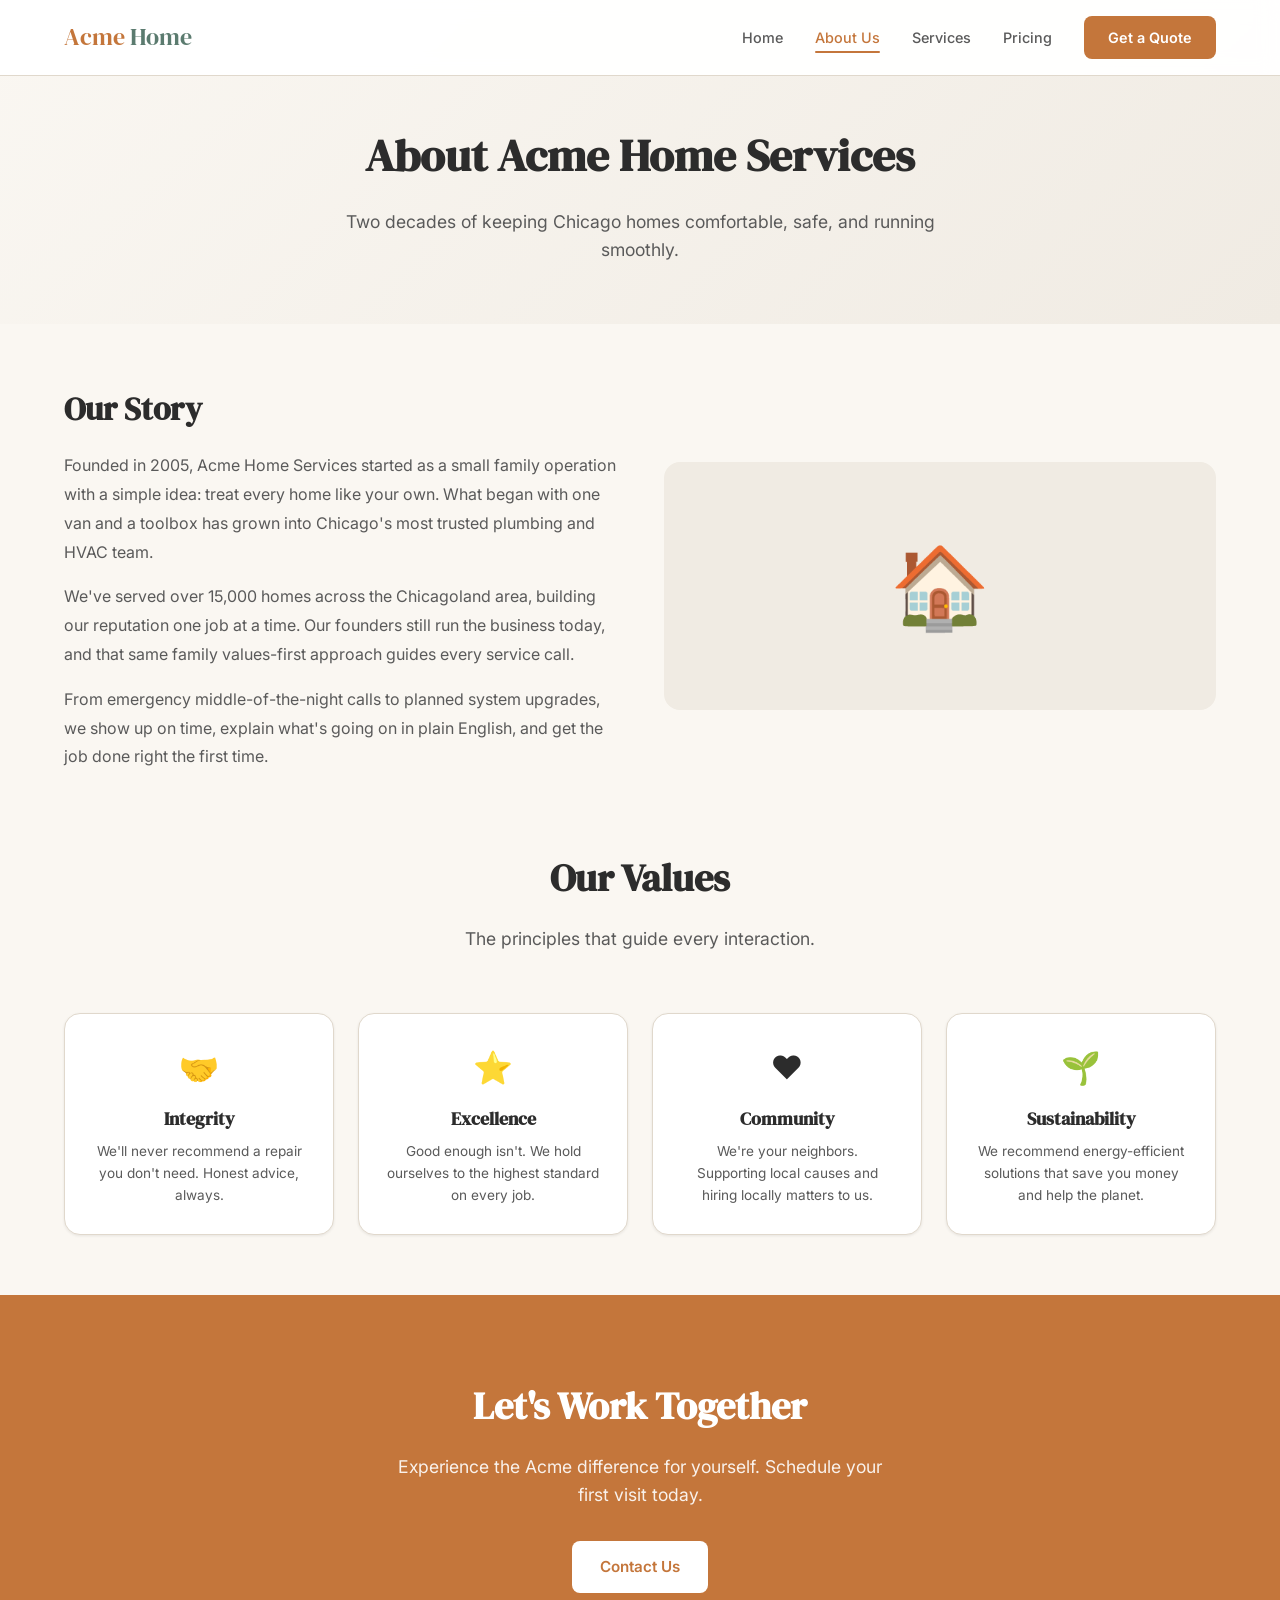
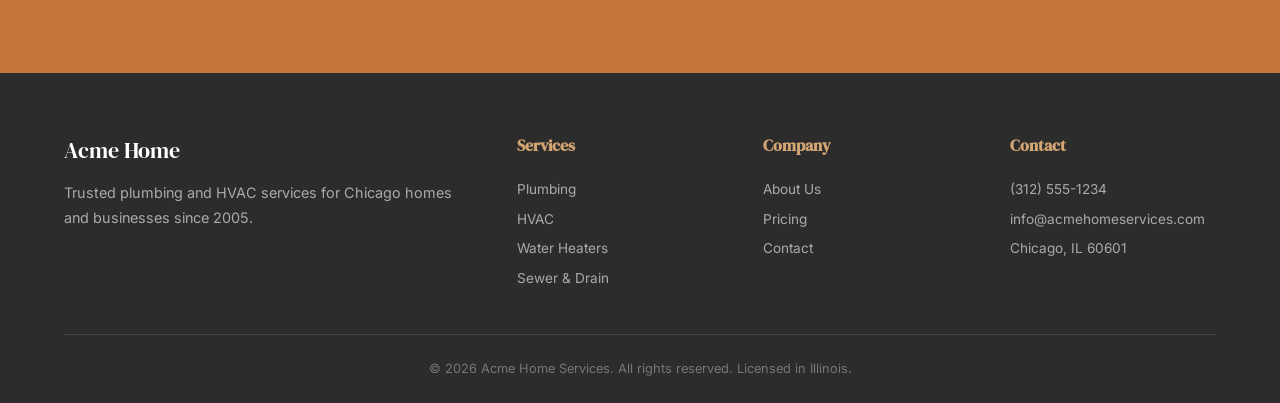
==== acme-home-services/about.html @ e5a85c17 "feat: add Acme Home Services 5-page website (#38)" ====
<!DOCTYPE html>
<html lang="en">
<head>
  <meta charset="UTF-8">
  <meta name="viewport" content="width=device-width, initial-scale=1.0">
  <title>About Us | Acme Home Services</title>
  <meta name="description" content="Learn about Acme Home Services — Chicago's trusted plumbing and HVAC team since 2005.">
  <link rel="preconnect" href="https://fonts.googleapis.com">
  <link href="https://fonts.googleapis.com/css2?family=DM+Serif+Display&family=Inter:wght@400;500;600;700&display=swap" rel="stylesheet">
  <link rel="stylesheet" href="css/style.css">
</head>
<body>
  <header>
    <nav>
      <a href="index.html" class="logo">Acme <span>Home</span></a>
      <div class="nav-links">
        <a href="index.html">Home</a>
        <a href="about.html" class="active">About Us</a>
        <a href="services.html">Services</a>
        <a href="pricing.html">Pricing</a>
        <a href="contact.html" class="nav-cta">Get a Quote</a>
      </div>
      <button class="mobile-toggle" aria-label="Toggle menu">☰</button>
    </nav>
  </header>

  <main>
    <section class="page-hero">
      <div class="container">
        <h1>About Acme Home Services</h1>
        <p>Two decades of keeping Chicago homes comfortable, safe, and running smoothly.</p>
      </div>
    </section>

    <section class="page-content">
      <div class="container">
        <div class="about-grid">
          <div class="about-text">
            <h2>Our Story</h2>
            <p>Founded in 2005, Acme Home Services started as a small family operation with a simple idea: treat every home like your own. What began with one van and a toolbox has grown into Chicago's most trusted plumbing and HVAC team.</p>
            <p>We've served over 15,000 homes across the Chicagoland area, building our reputation one job at a time. Our founders still run the business today, and that same family values-first approach guides every service call.</p>
            <p>From emergency middle-of-the-night calls to planned system upgrades, we show up on time, explain what's going on in plain English, and get the job done right the first time.</p>
          </div>
          <div class="about-image">🏠</div>
        </div>

        <div class="section-header" style="margin-top:60px;">
          <h2>Our Values</h2>
          <p>The principles that guide every interaction.</p>
        </div>
        <div class="values-grid">
          <div class="value-card">
            <div class="icon">🤝</div>
            <h3>Integrity</h3>
            <p>We'll never recommend a repair you don't need. Honest advice, always.</p>
          </div>
          <div class="value-card">
            <div class="icon">⭐</div>
            <h3>Excellence</h3>
            <p>Good enough isn't. We hold ourselves to the highest standard on every job.</p>
          </div>
          <div class="value-card">
            <div class="icon">❤️</div>
            <h3>Community</h3>
            <p>We're your neighbors. Supporting local causes and hiring locally matters to us.</p>
          </div>
          <div class="value-card">
            <div class="icon">🌱</div>
            <h3>Sustainability</h3>
            <p>We recommend energy-efficient solutions that save you money and help the planet.</p>
          </div>
        </div>
      </div>
    </section>

    <section class="cta-section">
      <div class="container">
        <h2>Let's Work Together</h2>
        <p>Experience the Acme difference for yourself. Schedule your first visit today.</p>
        <a href="contact.html" class="btn btn-white">Contact Us</a>
      </div>
    </section>
  </main>

  <footer>
    <div class="container">
      <div class="footer-grid">
        <div class="footer-brand">
          <span class="logo">Acme Home</span>
          <p>Trusted plumbing and HVAC services for Chicago homes and businesses since 2005.</p>
        </div>
        <div class="footer-col">
          <h4>Services</h4>
          <a href="services.html">Plumbing</a>
          <a href="services.html">HVAC</a>
          <a href="services.html">Water Heaters</a>
          <a href="services.html">Sewer & Drain</a>
        </div>
        <div class="footer-col">
          <h4>Company</h4>
          <a href="about.html">About Us</a>
          <a href="pricing.html">Pricing</a>
          <a href="contact.html">Contact</a>
        </div>
        <div class="footer-col">
          <h4>Contact</h4>
          <a href="tel:+13125551234">(312) 555-1234</a>
          <a href="mailto:info@acmehomeservices.com">info@acmehomeservices.com</a>
          <a href="#">Chicago, IL 60601</a>
        </div>
      </div>
      <div class="footer-bottom">
        &copy; 2026 Acme Home Services. All rights reserved. Licensed in Illinois.
      </div>
    </div>
  </footer>

  <script src="js/main.js"></script>
</body>
</html>
---- acme-home-services/css/style.css ----
:root {
  --color-primary: #C4763B;
  --color-primary-dark: #A65E2B;
  --color-primary-light: #E8A86D;
  --color-secondary: #5B7B6F;
  --color-secondary-dark: #4A6559;
  --color-accent: #D4A574;
  --color-bg: #FAF7F2;
  --color-bg-alt: #F0EBE3;
  --color-text: #2C2C2C;
  --color-text-light: #5A5A5A;
  --color-text-muted: #8A8A8A;
  --color-white: #FFFFFF;
  --color-border: #E0D8CC;
  --shadow-sm: 0 1px 3px rgba(0,0,0,0.08);
  --shadow-md: 0 4px 12px rgba(0,0,0,0.1);
  --shadow-lg: 0 8px 30px rgba(0,0,0,0.12);
  --radius: 8px;
  --radius-lg: 16px;
  --transition: 0.3s ease;
  --font-heading: 'DM Serif Display', Georgia, serif;
  --font-body: 'Inter', -apple-system, BlinkMacSystemFont, sans-serif;
}

* { margin: 0; padding: 0; box-sizing: border-box; }

html { scroll-behavior: smooth; }

body {
  font-family: var(--font-body);
  color: var(--color-text);
  background: var(--color-bg);
  line-height: 1.6;
}

a { text-decoration: none; color: inherit; }
ul { list-style: none; }
img { max-width: 100%; height: auto; }

.container {
  max-width: 1200px;
  margin: 0 auto;
  padding: 0 24px;
}

/* Header */
header {
  position: fixed;
  top: 0;
  left: 0;
  right: 0;
  background: rgba(255,255,255,0.95);
  backdrop-filter: blur(10px);
  z-index: 1000;
  border-bottom: 1px solid var(--color-border);
}

nav {
  display: flex;
  justify-content: space-between;
  align-items: center;
  padding: 16px 24px;
  max-width: 1200px;
  margin: 0 auto;
}

.logo {
  font-family: var(--font-heading);
  font-size: 1.5rem;
  color: var(--color-primary);
}

.logo span { color: var(--color-secondary); }

.nav-links {
  display: flex;
  gap: 32px;
  align-items: center;
}

.nav-links a {
  font-size: 0.9rem;
  font-weight: 500;
  color: var(--color-text-light);
  transition: color var(--transition);
  position: relative;
}

.nav-links a:hover,
.nav-links a.active {
  color: var(--color-primary);
}

.nav-links a.active::after {
  content: '';
  position: absolute;
  bottom: -4px;
  left: 0;
  right: 0;
  height: 2px;
  background: var(--color-primary);
  border-radius: 1px;
}

.nav-cta {
  background: var(--color-primary) !important;
  color: var(--color-white) !important;
  padding: 10px 24px;
  border-radius: var(--radius);
  font-weight: 600 !important;
  transition: background var(--transition) !important;
}

.nav-cta:hover {
  background: var(--color-primary-dark) !important;
}

.mobile-toggle {
  display: none;
  background: none;
  border: none;
  font-size: 1.5rem;
  cursor: pointer;
  color: var(--color-text);
}

/* Hero */
.hero {
  padding: 140px 0 80px;
  background: linear-gradient(135deg, var(--color-bg) 0%, var(--color-bg-alt) 100%);
}

.hero .container {
  display: grid;
  grid-template-columns: 1fr 1fr;
  gap: 60px;
  align-items: center;
}

.hero-content h1 {
  font-family: var(--font-heading);
  font-size: 3.2rem;
  line-height: 1.15;
  margin-bottom: 20px;
  color: var(--color-text);
}

.hero-content h1 span { color: var(--color-primary); }

.hero-content p {
  font-size: 1.15rem;
  color: var(--color-text-light);
  margin-bottom: 32px;
  max-width: 480px;
}

.hero-buttons {
  display: flex;
  gap: 16px;
}

.btn {
  display: inline-flex;
  align-items: center;
  gap: 8px;
  padding: 14px 28px;
  border-radius: var(--radius);
  font-weight: 600;
  font-size: 0.95rem;
  transition: all var(--transition);
  border: none;
  cursor: pointer;
}

.btn-primary {
  background: var(--color-primary);
  color: var(--color-white);
}

.btn-primary:hover {
  background: var(--color-primary-dark);
  transform: translateY(-1px);
  box-shadow: var(--shadow-md);
}

.btn-secondary {
  background: var(--color-white);
  color: var(--color-text);
  border: 1px solid var(--color-border);
}

.btn-secondary:hover {
  background: var(--color-bg-alt);
  border-color: var(--color-primary-light);
}

.hero-visual {
  position: relative;
}

.hero-card {
  background: var(--color-white);
  border-radius: var(--radius-lg);
  padding: 40px;
  box-shadow: var(--shadow-lg);
  text-align: center;
}

.hero-card .icon {
  font-size: 4rem;
  margin-bottom: 16px;
}

.hero-card h3 {
  font-family: var(--font-heading);
  font-size: 1.5rem;
  margin-bottom: 8px;
}

.hero-card p {
  color: var(--color-text-light);
  margin-bottom: 24px;
}

.hero-card .rating {
  color: var(--color-primary);
  font-size: 1.2rem;
  margin-bottom: 8px;
}

.hero-card .reviews {
  font-size: 0.85rem;
  color: var(--color-text-muted);
}

/* Trust Bar */
.trust-bar {
  padding: 40px 0;
  background: var(--color-white);
  border-top: 1px solid var(--color-border);
  border-bottom: 1px solid var(--color-border);
}

.trust-items {
  display: flex;
  justify-content: center;
  gap: 48px;
  flex-wrap: wrap;
}

.trust-item {
  display: flex;
  align-items: center;
  gap: 12px;
  font-size: 0.9rem;
  color: var(--color-text-light);
}

.trust-item .icon {
  font-size: 1.5rem;
}

/* Section styles */
.section {
  padding: 80px 0;
}

.section-alt {
  background: var(--color-bg-alt);
}

.section-header {
  text-align: center;
  margin-bottom: 60px;
}

.section-header h2 {
  font-family: var(--font-heading);
  font-size: 2.4rem;
  margin-bottom: 16px;
}

.section-header p {
  font-size: 1.1rem;
  color: var(--color-text-light);
  max-width: 600px;
  margin: 0 auto;
}

/* Services */
.services-grid {
  display: grid;
  grid-template-columns: repeat(auto-fit, minmax(280px, 1fr));
  gap: 24px;
}

.service-card {
  background: var(--color-white);
  border-radius: var(--radius-lg);
  padding: 36px;
  box-shadow: var(--shadow-sm);
  border: 1px solid var(--color-border);
  transition: all var(--transition);
}

.service-card:hover {
  transform: translateY(-4px);
  box-shadow: var(--shadow-md);
  border-color: var(--color-primary-light);
}

.service-card .icon {
  font-size: 2.5rem;
  margin-bottom: 16px;
}

.service-card h3 {
  font-family: var(--font-heading);
  font-size: 1.3rem;
  margin-bottom: 12px;
}

.service-card p {
  color: var(--color-text-light);
  font-size: 0.95rem;
}

/* Why Us */
.why-grid {
  display: grid;
  grid-template-columns: repeat(auto-fit, minmax(250px, 1fr));
  gap: 32px;
}

.why-item {
  text-align: center;
  padding: 24px;
}

.why-item .icon {
  font-size: 2.5rem;
  margin-bottom: 16px;
}

.why-item h3 {
  font-family: var(--font-heading);
  font-size: 1.2rem;
  margin-bottom: 8px;
}

.why-item p {
  color: var(--color-text-light);
  font-size: 0.9rem;
}

/* CTA */
.cta-section {
  padding: 80px 0;
  background: var(--color-primary);
  color: var(--color-white);
}

.cta-section .container {
  text-align: center;
}

.cta-section h2 {
  font-family: var(--font-heading);
  font-size: 2.4rem;
  margin-bottom: 16px;
}

.cta-section p {
  font-size: 1.1rem;
  opacity: 0.9;
  margin-bottom: 32px;
  max-width: 500px;
  margin-left: auto;
  margin-right: auto;
}

.btn-white {
  background: var(--color-white);
  color: var(--color-primary);
}

.btn-white:hover {
  background: var(--color-bg);
  transform: translateY(-1px);
  box-shadow: var(--shadow-md);
}

/* Footer */
footer {
  background: var(--color-text);
  color: var(--color-white);
  padding: 60px 0 24px;
}

.footer-grid {
  display: grid;
  grid-template-columns: 2fr 1fr 1fr 1fr;
  gap: 40px;
  margin-bottom: 40px;
}

.footer-brand .logo {
  color: var(--color-white);
  font-size: 1.4rem;
  margin-bottom: 12px;
  display: block;
}

.footer-brand p {
  color: #AAA;
  font-size: 0.9rem;
  line-height: 1.7;
}

.footer-col h4 {
  font-family: var(--font-heading);
  font-size: 1rem;
  margin-bottom: 16px;
  color: var(--color-accent);
}

.footer-col a {
  display: block;
  color: #AAA;
  font-size: 0.85rem;
  padding: 4px 0;
  transition: color var(--transition);
}

.footer-col a:hover { color: var(--color-white); }

.footer-bottom {
  border-top: 1px solid #444;
  padding-top: 24px;
  text-align: center;
  font-size: 0.8rem;
  color: #777;
}

/* Pages */
.page-hero {
  padding: 120px 0 60px;
  background: linear-gradient(135deg, var(--color-bg) 0%, var(--color-bg-alt) 100%);
  text-align: center;
}

.page-hero h1 {
  font-family: var(--font-heading);
  font-size: 2.8rem;
  margin-bottom: 16px;
}

.page-hero p {
  font-size: 1.1rem;
  color: var(--color-text-light);
  max-width: 600px;
  margin: 0 auto;
}

.page-content {
  padding: 60px 0;
}

/* About page */
.about-grid {
  display: grid;
  grid-template-columns: 1fr 1fr;
  gap: 48px;
  align-items: center;
  margin-bottom: 60px;
}

.about-text h2 {
  font-family: var(--font-heading);
  font-size: 2rem;
  margin-bottom: 16px;
}

.about-text p {
  color: var(--color-text-light);
  margin-bottom: 16px;
  line-height: 1.8;
}

.about-image {
  background: var(--color-bg-alt);
  border-radius: var(--radius-lg);
  padding: 60px;
  text-align: center;
  font-size: 5rem;
}

.values-grid {
  display: grid;
  grid-template-columns: repeat(auto-fit, minmax(220px, 1fr));
  gap: 24px;
  margin-top: 40px;
}

.value-card {
  background: var(--color-white);
  padding: 28px;
  border-radius: var(--radius-lg);
  box-shadow: var(--shadow-sm);
  text-align: center;
  border: 1px solid var(--color-border);
}

.value-card .icon { font-size: 2rem; margin-bottom: 12px; }
.value-card h3 { font-family: var(--font-heading); font-size: 1.1rem; margin-bottom: 8px; }
.value-card p { color: var(--color-text-light); font-size: 0.85rem; }

/* Pricing */
.pricing-grid {
  display: grid;
  grid-template-columns: repeat(auto-fit, minmax(300px, 1fr));
  gap: 24px;
  max-width: 960px;
  margin: 0 auto;
}

.pricing-card {
  background: var(--color-white);
  border-radius: var(--radius-lg);
  padding: 40px;
  box-shadow: var(--shadow-sm);
  border: 2px solid var(--color-border);
  text-align: center;
  transition: all var(--transition);
}

.pricing-card.featured {
  border-color: var(--color-primary);
  position: relative;
  transform: scale(1.02);
}

.pricing-card.featured::before {
  content: 'Most Popular';
  position: absolute;
  top: -14px;
  left: 50%;
  transform: translateX(-50%);
  background: var(--color-primary);
  color: var(--color-white);
  padding: 4px 20px;
  border-radius: 20px;
  font-size: 0.8rem;
  font-weight: 600;
}

.pricing-card h3 {
  font-family: var(--font-heading);
  font-size: 1.4rem;
  margin-bottom: 8px;
}

.pricing-card .price {
  font-size: 2.5rem;
  font-weight: 700;
  color: var(--color-primary);
  margin: 16px 0;
}

.pricing-card .price span {
  font-size: 0.9rem;
  font-weight: 400;
  color: var(--color-text-muted);
}

.pricing-card ul {
  text-align: left;
  margin: 24px 0;
}

.pricing-card li {
  padding: 8px 0;
  font-size: 0.9rem;
  color: var(--color-text-light);
  display: flex;
  align-items: center;
  gap: 8px;
}

.pricing-card li::before {
  content: '✓';
  color: var(--color-secondary);
  font-weight: 700;
}

/* Contact */
.contact-grid {
  display: grid;
  grid-template-columns: 1fr 1fr;
  gap: 48px;
}

.contact-form {
  background: var(--color-white);
  padding: 40px;
  border-radius: var(--radius-lg);
  box-shadow: var(--shadow-sm);
}

.contact-form h2 {
  font-family: var(--font-heading);
  font-size: 1.8rem;
  margin-bottom: 24px;
}

.form-group {
  margin-bottom: 20px;
}

.form-group label {
  display: block;
  font-size: 0.85rem;
  font-weight: 600;
  margin-bottom: 6px;
  color: var(--color-text);
}

.form-group input,
.form-group textarea,
.form-group select {
  width: 100%;
  padding: 12px 16px;
  border: 1px solid var(--color-border);
  border-radius: var(--radius);
  font-family: var(--font-body);
  font-size: 0.95rem;
  transition: border-color var(--transition);
  background: var(--color-bg);
}

.form-group input:focus,
.form-group textarea:focus,
.form-group select:focus {
  outline: none;
  border-color: var(--color-primary);
}

.form-group textarea { resize: vertical; min-height: 120px; }

.contact-info {
  padding: 20px 0;
}

.contact-info h2 {
  font-family: var(--font-heading);
  font-size: 1.8rem;
  margin-bottom: 24px;
}

.contact-item {
  display: flex;
  gap: 16px;
  margin-bottom: 24px;
  align-items: flex-start;
}

.contact-item .icon {
  font-size: 1.5rem;
  margin-top: 4px;
}

.contact-item h4 { font-size: 0.95rem; margin-bottom: 4px; }
.contact-item p { color: var(--color-text-light); font-size: 0.9rem; }

/* Responsive */
@media (max-width: 768px) {
  .hero .container { grid-template-columns: 1fr; text-align: center; }
  .hero-content p { margin: 0 auto 32px; }
  .hero-buttons { justify-content: center; }
  .hero-visual { display: none; }
  .nav-links { display: none; }
  .mobile-toggle { display: block; }
  .nav-links.active {
    display: flex;
    flex-direction: column;
    position: absolute;
    top: 100%;
    left: 0;
    right: 0;
    background: var(--color-white);
    padding: 24px;
    border-bottom: 1px solid var(--color-border);
    box-shadow: var(--shadow-md);
  }
  .about-grid,
  .contact-grid { grid-template-columns: 1fr; }
  .footer-grid { grid-template-columns: 1fr 1fr; }
  .pricing-card.featured { transform: none; }
  .section-header h2,
  .page-hero h1 { font-size: 1.8rem; }
}
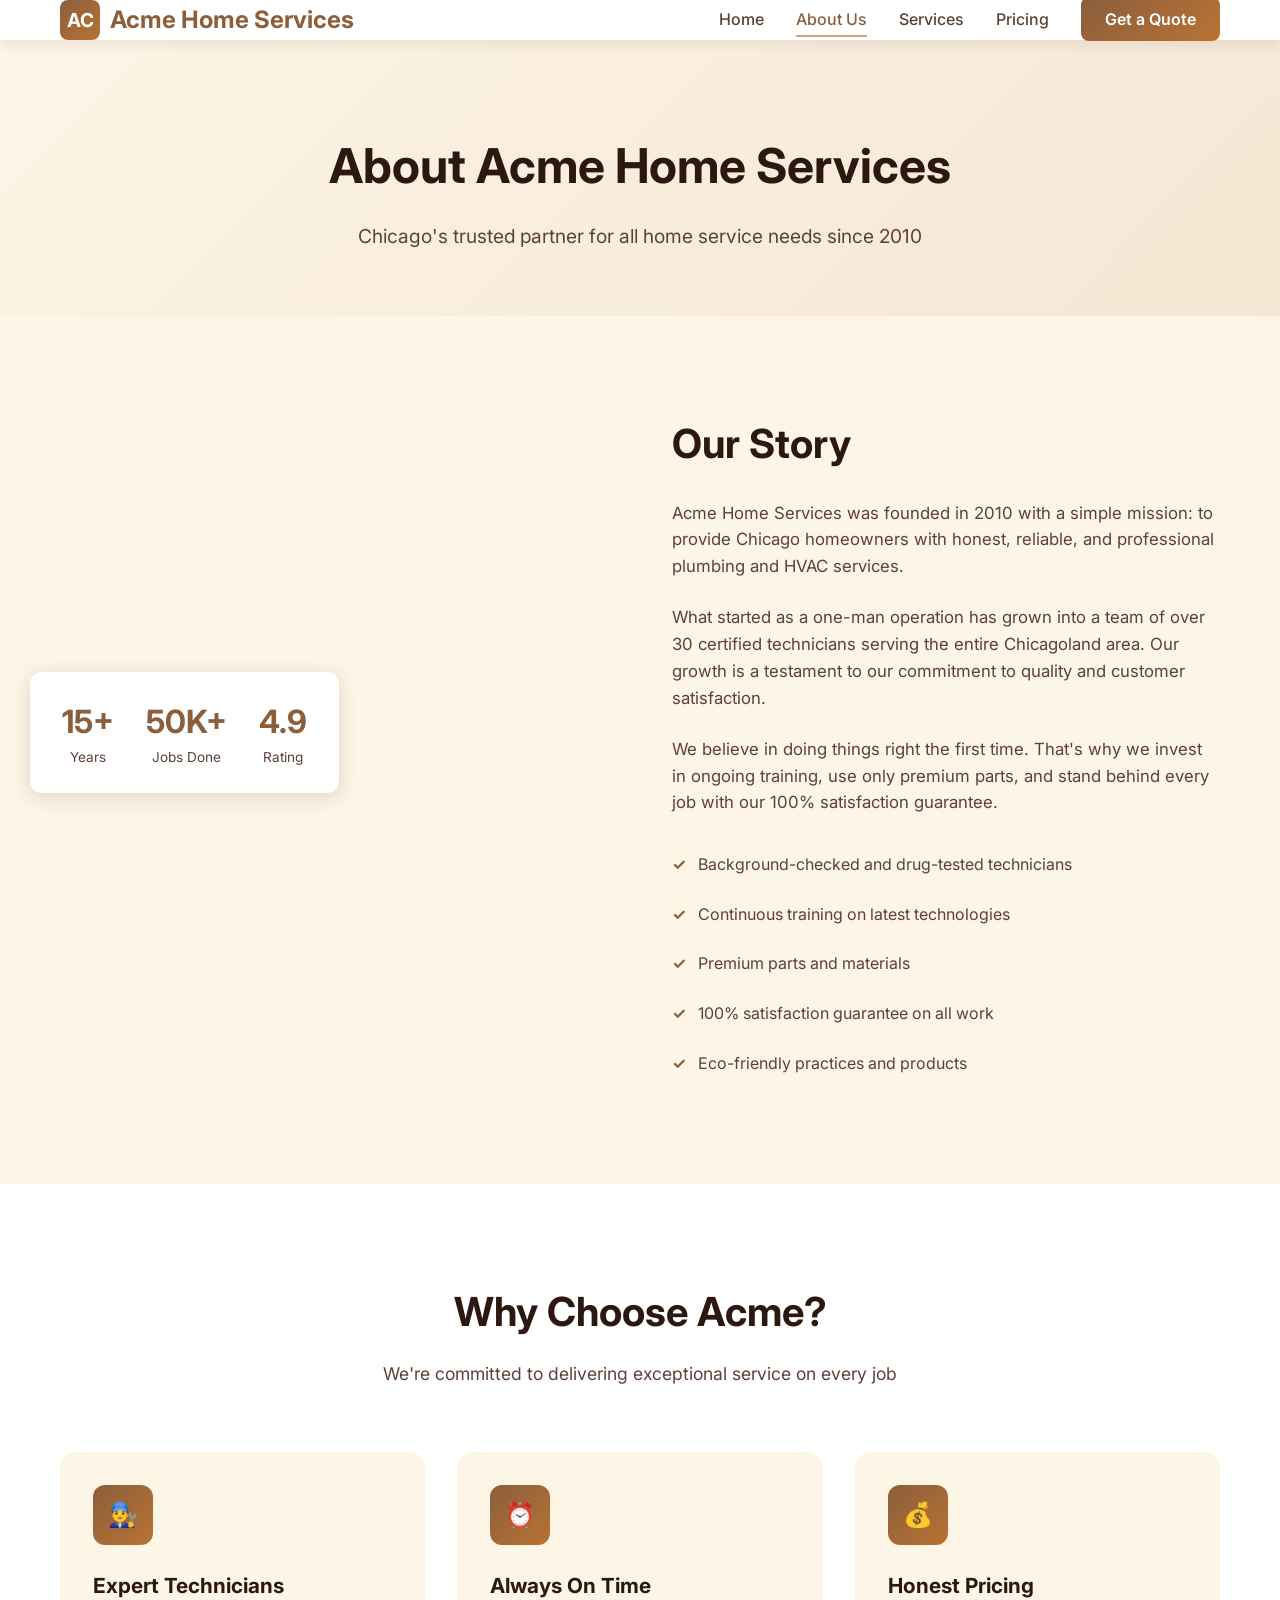
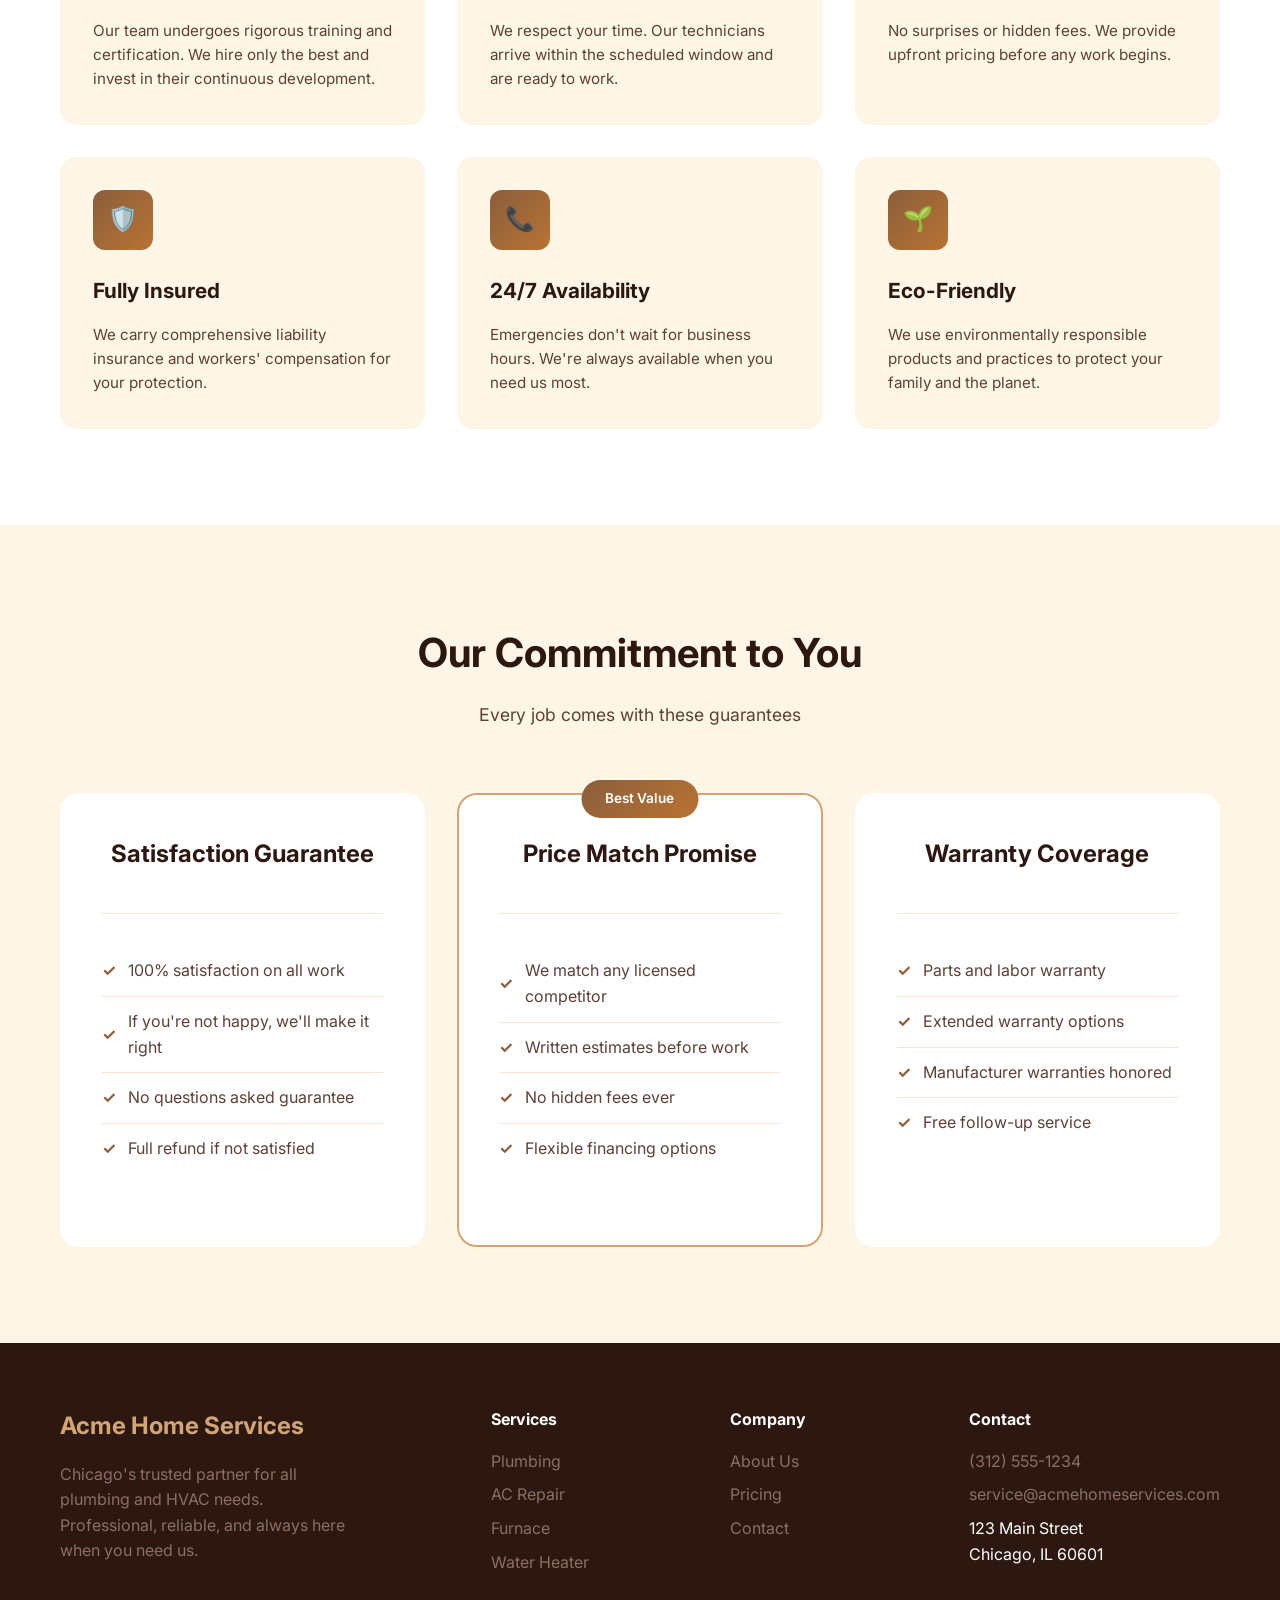
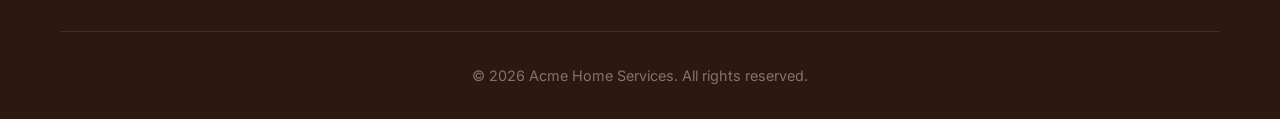
==== commit 8b505c59: "feat(acme-home-services): build 5-page website for Acme Home Services - Home page with hero, trust b" ====
--- a/acme-home-services/about.html
+++ b/acme-home-services/about.html
@@ -3,114 +3,196 @@
 <head>
   <meta charset="UTF-8">
   <meta name="viewport" content="width=device-width, initial-scale=1.0">
+  <meta name="description" content="Learn about Acme Home Services - Chicago's trusted plumbing and HVAC experts with over 15 years of experience.">
   <title>About Us | Acme Home Services</title>
-  <meta name="description" content="Learn about Acme Home Services — Chicago's trusted plumbing and HVAC team since 2005.">
   <link rel="preconnect" href="https://fonts.googleapis.com">
-  <link href="https://fonts.googleapis.com/css2?family=DM+Serif+Display&family=Inter:wght@400;500;600;700&display=swap" rel="stylesheet">
+  <link rel="preconnect" href="https://fonts.gstatic.com" crossorigin>
+  <link href="https://fonts.googleapis.com/css2?family=Inter:wght@400;500;600;700&display=swap" rel="stylesheet">
   <link rel="stylesheet" href="css/style.css">
 </head>
 <body>
   <header>
-    <nav>
-      <a href="index.html" class="logo">Acme <span>Home</span></a>
-      <div class="nav-links">
-        <a href="index.html">Home</a>
-        <a href="about.html" class="active">About Us</a>
-        <a href="services.html">Services</a>
-        <a href="pricing.html">Pricing</a>
-        <a href="contact.html" class="nav-cta">Get a Quote</a>
-      </div>
-      <button class="mobile-toggle" aria-label="Toggle menu">☰</button>
+    <nav class="container">
+      <a href="index.html" class="logo">
+        <div class="logo-icon">AC</div>
+        Acme Home Services
+      </a>
+      <ul class="nav-links">
+        <li><a href="index.html">Home</a></li>
+        <li><a href="about.html" class="active">About Us</a></li>
+        <li><a href="services.html">Services</a></li>
+        <li><a href="pricing.html">Pricing</a></li>
+        <li><a href="contact.html" class="nav-cta">Get a Quote</a></li>
+      </ul>
+      <div class="mobile-menu">
+        <span></span>
+        <span></span>
+        <span></span>
+      </div>
     </nav>
   </header>
 
-  <main>
-    <section class="page-hero">
-      <div class="container">
-        <h1>About Acme Home Services</h1>
-        <p>Two decades of keeping Chicago homes comfortable, safe, and running smoothly.</p>
-      </div>
-    </section>
-
-    <section class="page-content">
-      <div class="container">
-        <div class="about-grid">
-          <div class="about-text">
-            <h2>Our Story</h2>
-            <p>Founded in 2005, Acme Home Services started as a small family operation with a simple idea: treat every home like your own. What began with one van and a toolbox has grown into Chicago's most trusted plumbing and HVAC team.</p>
-            <p>We've served over 15,000 homes across the Chicagoland area, building our reputation one job at a time. Our founders still run the business today, and that same family values-first approach guides every service call.</p>
-            <p>From emergency middle-of-the-night calls to planned system upgrades, we show up on time, explain what's going on in plain English, and get the job done right the first time.</p>
+  <section class="page-hero">
+    <div class="container">
+      <h1>About Acme Home Services</h1>
+      <p>Chicago's trusted partner for all home service needs since 2010</p>
+    </div>
+  </section>
+
+  <section class="about-content container" style="padding: 6rem 20px;">
+    <div class="about-image">
+      <img src="https://images.unsplash.com-1585704032915-c3400ca199e7?w=600&h=400&fit=crop" alt="Acme Home Services team" loading="lazy">
+      <div class="about-stats">
+        <div class="stat-item">
+          <div class="stat-number">15+</div>
+          <div class="stat-label">Years</div>
+        </div>
+        <div class="stat-item">
+          <div class="stat-number">50K+</div>
+          <div class="stat-label">Jobs Done</div>
+        </div>
+        <div class="stat-item">
+          <div class="stat-number">4.9</div>
+          <div class="stat-label">Rating</div>
+        </div>
+      </div>
+    </div>
+    <div class="about-text">
+      <h2>Our Story</h2>
+      <p>Acme Home Services was founded in 2010 with a simple mission: to provide Chicago homeowners with honest, reliable, and professional plumbing and HVAC services.</p>
+      <p>What started as a one-man operation has grown into a team of over 30 certified technicians serving the entire Chicagoland area. Our growth is a testament to our commitment to quality and customer satisfaction.</p>
+      <p>We believe in doing things right the first time. That's why we invest in ongoing training, use only premium parts, and stand behind every job with our 100% satisfaction guarantee.</p>
+      <ul class="values-list">
+        <li>Background-checked and drug-tested technicians</li>
+        <li>Continuous training on latest technologies</li>
+        <li>Premium parts and materials</li>
+        <li>100% satisfaction guarantee on all work</li>
+        <li>Eco-friendly practices and products</li>
+      </ul>
+    </div>
+  </section>
+
+  <section class="services">
+    <div class="container">
+      <div class="section-header">
+        <h2>Why Choose Acme?</h2>
+        <p>We're committed to delivering exceptional service on every job</p>
+      </div>
+      <div class="services-grid">
+        <div class="service-card">
+          <div class="service-icon">👨‍🔧</div>
+          <h3>Expert Technicians</h3>
+          <p>Our team undergoes rigorous training and certification. We hire only the best and invest in their continuous development.</p>
+        </div>
+        <div class="service-card">
+          <div class="service-icon">⏰</div>
+          <h3>Always On Time</h3>
+          <p>We respect your time. Our technicians arrive within the scheduled window and are ready to work.</p>
+        </div>
+        <div class="service-card">
+          <div class="service-icon">💰</div>
+          <h3>Honest Pricing</h3>
+          <p>No surprises or hidden fees. We provide upfront pricing before any work begins.</p>
+        </div>
+        <div class="service-card">
+          <div class="service-icon">🛡️</div>
+          <h3>Fully Insured</h3>
+          <p>We carry comprehensive liability insurance and workers' compensation for your protection.</p>
+        </div>
+        <div class="service-card">
+          <div class="service-icon">📞</div>
+          <h3>24/7 Availability</h3>
+          <p>Emergencies don't wait for business hours. We're always available when you need us most.</p>
+        </div>
+        <div class="service-card">
+          <div class="service-icon">🌱</div>
+          <h3>Eco-Friendly</h3>
+          <p>We use environmentally responsible products and practices to protect your family and the planet.</p>
+        </div>
+      </div>
+    </div>
+  </section>
+
+  <section class="pricing">
+    <div class="container">
+      <div class="section-header">
+        <h2>Our Commitment to You</h2>
+        <p>Every job comes with these guarantees</p>
+      </div>
+      <div class="pricing-grid">
+        <div class="pricing-card">
+          <div class="pricing-header">
+            <h3>Satisfaction Guarantee</h3>
           </div>
-          <div class="about-image">🏠</div>
-        </div>
-
-        <div class="section-header" style="margin-top:60px;">
-          <h2>Our Values</h2>
-          <p>The principles that guide every interaction.</p>
-        </div>
-        <div class="values-grid">
-          <div class="value-card">
-            <div class="icon">🤝</div>
-            <h3>Integrity</h3>
-            <p>We'll never recommend a repair you don't need. Honest advice, always.</p>
+          <ul class="pricing-features">
+            <li>100% satisfaction on all work</li>
+            <li>If you're not happy, we'll make it right</li>
+            <li>No questions asked guarantee</li>
+            <li>Full refund if not satisfied</li>
+          </ul>
+        </div>
+        <div class="pricing-card featured">
+          <div class="pricing-badge">Best Value</div>
+          <div class="pricing-header">
+            <h3>Price Match Promise</h3>
           </div>
-          <div class="value-card">
-            <div class="icon">⭐</div>
-            <h3>Excellence</h3>
-            <p>Good enough isn't. We hold ourselves to the highest standard on every job.</p>
+          <ul class="pricing-features">
+            <li>We match any licensed competitor</li>
+            <li>Written estimates before work</li>
+            <li>No hidden fees ever</li>
+            <li>Flexible financing options</li>
+          </ul>
+        </div>
+        <div class="pricing-card">
+          <div class="pricing-header">
+            <h3>Warranty Coverage</h3>
           </div>
-          <div class="value-card">
-            <div class="icon">❤️</div>
-            <h3>Community</h3>
-            <p>We're your neighbors. Supporting local causes and hiring locally matters to us.</p>
-          </div>
-          <div class="value-card">
-            <div class="icon">🌱</div>
-            <h3>Sustainability</h3>
-            <p>We recommend energy-efficient solutions that save you money and help the planet.</p>
-          </div>
-        </div>
-      </div>
-    </section>
-
-    <section class="cta-section">
-      <div class="container">
-        <h2>Let's Work Together</h2>
-        <p>Experience the Acme difference for yourself. Schedule your first visit today.</p>
-        <a href="contact.html" class="btn btn-white">Contact Us</a>
-      </div>
-    </section>
-  </main>
+          <ul class="pricing-features">
+            <li>Parts and labor warranty</li>
+            <li>Extended warranty options</li>
+            <li>Manufacturer warranties honored</li>
+            <li>Free follow-up service</li>
+          </ul>
+        </div>
+      </div>
+    </div>
+  </section>
 
   <footer>
     <div class="container">
-      <div class="footer-grid">
+      <div class="footer-content">
         <div class="footer-brand">
-          <span class="logo">Acme Home</span>
-          <p>Trusted plumbing and HVAC services for Chicago homes and businesses since 2005.</p>
-        </div>
-        <div class="footer-col">
+          <h3>Acme Home Services</h3>
+          <p>Chicago's trusted partner for all plumbing and HVAC needs. Professional, reliable, and always here when you need us.</p>
+        </div>
+        <div class="footer-links">
           <h4>Services</h4>
-          <a href="services.html">Plumbing</a>
-          <a href="services.html">HVAC</a>
-          <a href="services.html">Water Heaters</a>
-          <a href="services.html">Sewer & Drain</a>
-        </div>
-        <div class="footer-col">
+          <ul>
+            <li><a href="services.html">Plumbing</a></li>
+            <li><a href="services.html">AC Repair</a></li>
+            <li><a href="services.html">Furnace</a></li>
+            <li><a href="services.html">Water Heater</a></li>
+          </ul>
+        </div>
+        <div class="footer-links">
           <h4>Company</h4>
-          <a href="about.html">About Us</a>
-          <a href="pricing.html">Pricing</a>
-          <a href="contact.html">Contact</a>
-        </div>
-        <div class="footer-col">
+          <ul>
+            <li><a href="about.html">About Us</a></li>
+            <li><a href="pricing.html">Pricing</a></li>
+            <li><a href="contact.html">Contact</a></li>
+          </ul>
+        </div>
+        <div class="footer-links">
           <h4>Contact</h4>
-          <a href="tel:+13125551234">(312) 555-1234</a>
-          <a href="mailto:info@acmehomeservices.com">info@acmehomeservices.com</a>
-          <a href="#">Chicago, IL 60601</a>
+          <ul>
+            <li><a href="tel:3125551234">(312) 555-1234</a></li>
+            <li><a href="mailto:service@acmehomeservices.com">service@acmehomeservices.com</a></li>
+            <li><span>123 Main Street<br>Chicago, IL 60601</span></li>
+          </ul>
         </div>
       </div>
       <div class="footer-bottom">
-        &copy; 2026 Acme Home Services. All rights reserved. Licensed in Illinois.
+        <p>&copy; 2026 Acme Home Services. All rights reserved.</p>
       </div>
     </div>
   </footer>
--- a/acme-home-services/css/style.css
+++ b/acme-home-services/css/style.css
@@ -1,250 +1,274 @@
 :root {
-  --color-primary: #C4763B;
-  --color-primary-dark: #A65E2B;
-  --color-primary-light: #E8A86D;
-  --color-secondary: #5B7B6F;
-  --color-secondary-dark: #4A6559;
-  --color-accent: #D4A574;
-  --color-bg: #FAF7F2;
-  --color-bg-alt: #F0EBE3;
-  --color-text: #2C2C2C;
-  --color-text-light: #5A5A5A;
-  --color-text-muted: #8A8A8A;
-  --color-white: #FFFFFF;
-  --color-border: #E0D8CC;
-  --shadow-sm: 0 1px 3px rgba(0,0,0,0.08);
-  --shadow-md: 0 4px 12px rgba(0,0,0,0.1);
-  --shadow-lg: 0 8px 30px rgba(0,0,0,0.12);
-  --radius: 8px;
-  --radius-lg: 16px;
-  --transition: 0.3s ease;
-  --font-heading: 'DM Serif Display', Georgia, serif;
-  --font-body: 'Inter', -apple-system, BlinkMacSystemFont, sans-serif;
-}
-
-* { margin: 0; padding: 0; box-sizing: border-box; }
-
-html { scroll-behavior: smooth; }
+  --warm-brown: #8B5E3C;
+  --warm-brown-light: #A67B5B;
+  --warm-cream: #FDF5E6;
+  --warm-cream-dark: #F5E6D3;
+  --accent-gold: #D4A574;
+  --accent-copper: #B87333;
+  --text-dark: #2C1810;
+  --text-medium: #5D4037;
+  --text-light: #8D6E63;
+  --white: #FFFFFF;
+  --shadow-soft: 0 2px 15px rgba(44, 24, 16, 0.1);
+  --shadow-medium: 0 4px 20px rgba(44, 24, 16, 0.15);
+  --transition: all 0.3s ease;
+}
+
+* {
+  margin: 0;
+  padding: 0;
+  box-sizing: border-box;
+}
 
 body {
-  font-family: var(--font-body);
-  color: var(--color-text);
-  background: var(--color-bg);
+  font-family: 'Inter', -apple-system, BlinkMacSystemFont, 'Segoe UI', Roboto, sans-serif;
+  background: var(--warm-cream);
+  color: var(--text-dark);
   line-height: 1.6;
 }
-
-a { text-decoration: none; color: inherit; }
-ul { list-style: none; }
-img { max-width: 100%; height: auto; }
 
 .container {
   max-width: 1200px;
   margin: 0 auto;
-  padding: 0 24px;
+  padding: 0 20px;
 }
 
 /* Header */
 header {
+  background: var(--white);
+  box-shadow: var(--shadow-soft);
   position: fixed;
+  width: 100%;
   top: 0;
-  left: 0;
-  right: 0;
-  background: rgba(255,255,255,0.95);
-  backdrop-filter: blur(10px);
   z-index: 1000;
-  border-bottom: 1px solid var(--color-border);
 }
 
 nav {
   display: flex;
   justify-content: space-between;
   align-items: center;
-  padding: 16px 24px;
-  max-width: 1200px;
-  margin: 0 auto;
+  padding: 1rem 0;
 }
 
 .logo {
-  font-family: var(--font-heading);
+  display: flex;
+  align-items: center;
+  gap: 10px;
+  text-decoration: none;
+  color: var(--warm-brown);
   font-size: 1.5rem;
-  color: var(--color-primary);
-}
-
-.logo span { color: var(--color-secondary); }
+  font-weight: 700;
+}
+
+.logo-icon {
+  width: 40px;
+  height: 40px;
+  background: linear-gradient(135deg, var(--warm-brown), var(--accent-copper));
+  border-radius: 8px;
+  display: flex;
+  align-items: center;
+  justify-content: center;
+  color: var(--white);
+  font-size: 1.2rem;
+}
 
 .nav-links {
   display: flex;
-  gap: 32px;
-  align-items: center;
+  gap: 2rem;
+  list-style: none;
 }
 
 .nav-links a {
-  font-size: 0.9rem;
+  text-decoration: none;
+  color: var(--text-medium);
   font-weight: 500;
-  color: var(--color-text-light);
-  transition: color var(--transition);
+  transition: var(--transition);
+  padding: 0.5rem 0;
   position: relative;
 }
 
 .nav-links a:hover,
 .nav-links a.active {
-  color: var(--color-primary);
-}
-
-.nav-links a.active::after {
+  color: var(--warm-brown);
+}
+
+.nav-links a::after {
   content: '';
   position: absolute;
-  bottom: -4px;
+  bottom: 0;
   left: 0;
-  right: 0;
+  width: 0;
   height: 2px;
-  background: var(--color-primary);
-  border-radius: 1px;
+  background: var(--accent-gold);
+  transition: var(--transition);
+}
+
+.nav-links a:hover::after,
+.nav-links a.active::after {
+  width: 100%;
 }
 
 .nav-cta {
-  background: var(--color-primary) !important;
-  color: var(--color-white) !important;
-  padding: 10px 24px;
-  border-radius: var(--radius);
+  background: linear-gradient(135deg, var(--warm-brown), var(--accent-copper));
+  color: var(--white) !important;
+  padding: 0.75rem 1.5rem !important;
+  border-radius: 8px;
   font-weight: 600 !important;
-  transition: background var(--transition) !important;
+}
+
+.nav-cta::after {
+  display: none !important;
 }
 
 .nav-cta:hover {
-  background: var(--color-primary-dark) !important;
-}
-
-.mobile-toggle {
+  transform: translateY(-2px);
+  box-shadow: var(--shadow-medium);
+}
+
+.mobile-menu {
   display: none;
-  background: none;
-  border: none;
-  font-size: 1.5rem;
+  flex-direction: column;
+  gap: 5px;
   cursor: pointer;
-  color: var(--color-text);
-}
-
-/* Hero */
+  padding: 10px;
+}
+
+.mobile-menu span {
+  width: 25px;
+  height: 3px;
+  background: var(--warm-brown);
+  border-radius: 2px;
+  transition: var(--transition);
+}
+
+/* Hero Section */
 .hero {
-  padding: 140px 0 80px;
-  background: linear-gradient(135deg, var(--color-bg) 0%, var(--color-bg-alt) 100%);
-}
-
-.hero .container {
+  min-height: 100vh;
+  display: flex;
+  align-items: center;
+  background: linear-gradient(135deg, var(--warm-cream) 0%, var(--warm-cream-dark) 100%);
+  padding-top: 80px;
+  position: relative;
+  overflow: hidden;
+}
+
+.hero-content {
   display: grid;
   grid-template-columns: 1fr 1fr;
-  gap: 60px;
-  align-items: center;
-}
-
-.hero-content h1 {
-  font-family: var(--font-heading);
-  font-size: 3.2rem;
-  line-height: 1.15;
-  margin-bottom: 20px;
-  color: var(--color-text);
-}
-
-.hero-content h1 span { color: var(--color-primary); }
-
-.hero-content p {
-  font-size: 1.15rem;
-  color: var(--color-text-light);
-  margin-bottom: 32px;
-  max-width: 480px;
+  gap: 4rem;
+  align-items: center;
+}
+
+.hero-text h1 {
+  font-size: 3.5rem;
+  line-height: 1.1;
+  color: var(--text-dark);
+  margin-bottom: 1.5rem;
+}
+
+.hero-text h1 span {
+  color: var(--warm-brown);
+}
+
+.hero-text p {
+  font-size: 1.2rem;
+  color: var(--text-medium);
+  margin-bottom: 2rem;
+  max-width: 500px;
 }
 
 .hero-buttons {
   display: flex;
-  gap: 16px;
-}
-
-.btn {
+  gap: 1rem;
+  flex-wrap: wrap;
+}
+
+.btn-primary {
+  background: linear-gradient(135deg, var(--warm-brown), var(--accent-copper));
+  color: var(--white);
+  padding: 1rem 2rem;
+  border-radius: 8px;
+  text-decoration: none;
+  font-weight: 600;
+  transition: var(--transition);
   display: inline-flex;
   align-items: center;
   gap: 8px;
-  padding: 14px 28px;
-  border-radius: var(--radius);
+}
+
+.btn-primary:hover {
+  transform: translateY(-3px);
+  box-shadow: var(--shadow-medium);
+}
+
+.btn-secondary {
+  background: var(--white);
+  color: var(--warm-brown);
+  padding: 1rem 2rem;
+  border-radius: 8px;
+  text-decoration: none;
   font-weight: 600;
-  font-size: 0.95rem;
-  transition: all var(--transition);
-  border: none;
-  cursor: pointer;
-}
-
-.btn-primary {
-  background: var(--color-primary);
-  color: var(--color-white);
-}
-
-.btn-primary:hover {
-  background: var(--color-primary-dark);
-  transform: translateY(-1px);
-  box-shadow: var(--shadow-md);
-}
-
-.btn-secondary {
-  background: var(--color-white);
-  color: var(--color-text);
-  border: 1px solid var(--color-border);
+  border: 2px solid var(--warm-brown);
+  transition: var(--transition);
+  display: inline-flex;
+  align-items: center;
+  gap: 8px;
 }
 
 .btn-secondary:hover {
-  background: var(--color-bg-alt);
-  border-color: var(--color-primary-light);
-}
-
-.hero-visual {
+  background: var(--warm-brown);
+  color: var(--white);
+  transform: translateY(-3px);
+}
+
+.hero-image {
   position: relative;
 }
 
-.hero-card {
-  background: var(--color-white);
-  border-radius: var(--radius-lg);
-  padding: 40px;
-  box-shadow: var(--shadow-lg);
-  text-align: center;
-}
-
-.hero-card .icon {
-  font-size: 4rem;
-  margin-bottom: 16px;
-}
-
-.hero-card h3 {
-  font-family: var(--font-heading);
-  font-size: 1.5rem;
-  margin-bottom: 8px;
-}
-
-.hero-card p {
-  color: var(--color-text-light);
-  margin-bottom: 24px;
-}
-
-.hero-card .rating {
-  color: var(--color-primary);
+.hero-image img {
+  width: 100%;
+  border-radius: 20px;
+  box-shadow: var(--shadow-medium);
+}
+
+.hero-badge {
+  position: absolute;
+  bottom: 20px;
+  right: 20px;
+  background: var(--white);
+  padding: 1rem 1.5rem;
+  border-radius: 12px;
+  box-shadow: var(--shadow-medium);
+  display: flex;
+  align-items: center;
+  gap: 10px;
+}
+
+.hero-badge-icon {
+  width: 40px;
+  height: 40px;
+  background: linear-gradient(135deg, #4CAF50, #45a049);
+  border-radius: 50%;
+  display: flex;
+  align-items: center;
+  justify-content: center;
+  color: var(--white);
   font-size: 1.2rem;
-  margin-bottom: 8px;
-}
-
-.hero-card .reviews {
-  font-size: 0.85rem;
-  color: var(--color-text-muted);
 }
 
 /* Trust Bar */
 .trust-bar {
-  padding: 40px 0;
-  background: var(--color-white);
-  border-top: 1px solid var(--color-border);
-  border-bottom: 1px solid var(--color-border);
+  background: var(--white);
+  padding: 3rem 0;
+  border-top: 1px solid var(--warm-cream-dark);
+  border-bottom: 1px solid var(--warm-cream-dark);
 }
 
 .trust-items {
   display: flex;
   justify-content: center;
-  gap: 48px;
+  align-items: center;
+  gap: 4rem;
   flex-wrap: wrap;
 }
 
@@ -252,450 +276,559 @@
   display: flex;
   align-items: center;
   gap: 12px;
-  font-size: 0.9rem;
-  color: var(--color-text-light);
-}
-
-.trust-item .icon {
-  font-size: 1.5rem;
-}
-
-/* Section styles */
-.section {
-  padding: 80px 0;
-}
-
-.section-alt {
-  background: var(--color-bg-alt);
+  color: var(--text-medium);
+}
+
+.trust-item-icon {
+  font-size: 2rem;
+  color: var(--accent-gold);
+}
+
+.trust-item strong {
+  display: block;
+  color: var(--text-dark);
+  font-size: 1.1rem;
+}
+
+/* Services Section */
+.services {
+  padding: 6rem 0;
+  background: var(--white);
 }
 
 .section-header {
   text-align: center;
-  margin-bottom: 60px;
+  margin-bottom: 4rem;
 }
 
 .section-header h2 {
-  font-family: var(--font-heading);
-  font-size: 2.4rem;
-  margin-bottom: 16px;
+  font-size: 2.5rem;
+  color: var(--text-dark);
+  margin-bottom: 1rem;
 }
 
 .section-header p {
-  font-size: 1.1rem;
-  color: var(--color-text-light);
+  color: var(--text-medium);
   max-width: 600px;
   margin: 0 auto;
-}
-
-/* Services */
+  font-size: 1.1rem;
+}
+
 .services-grid {
   display: grid;
   grid-template-columns: repeat(auto-fit, minmax(280px, 1fr));
-  gap: 24px;
+  gap: 2rem;
 }
 
 .service-card {
-  background: var(--color-white);
-  border-radius: var(--radius-lg);
-  padding: 36px;
-  box-shadow: var(--shadow-sm);
-  border: 1px solid var(--color-border);
-  transition: all var(--transition);
+  background: var(--warm-cream);
+  padding: 2rem;
+  border-radius: 16px;
+  transition: var(--transition);
+  border: 1px solid transparent;
 }
 
 .service-card:hover {
-  transform: translateY(-4px);
-  box-shadow: var(--shadow-md);
-  border-color: var(--color-primary-light);
-}
-
-.service-card .icon {
-  font-size: 2.5rem;
-  margin-bottom: 16px;
+  transform: translateY(-5px);
+  box-shadow: var(--shadow-medium);
+  border-color: var(--accent-gold);
+}
+
+.service-icon {
+  width: 60px;
+  height: 60px;
+  background: linear-gradient(135deg, var(--warm-brown), var(--accent-copper));
+  border-radius: 12px;
+  display: flex;
+  align-items: center;
+  justify-content: center;
+  color: var(--white);
+  font-size: 1.5rem;
+  margin-bottom: 1.5rem;
 }
 
 .service-card h3 {
-  font-family: var(--font-heading);
   font-size: 1.3rem;
-  margin-bottom: 12px;
+  color: var(--text-dark);
+  margin-bottom: 1rem;
 }
 
 .service-card p {
-  color: var(--color-text-light);
+  color: var(--text-medium);
   font-size: 0.95rem;
 }
 
-/* Why Us */
-.why-grid {
-  display: grid;
-  grid-template-columns: repeat(auto-fit, minmax(250px, 1fr));
-  gap: 32px;
-}
-
-.why-item {
-  text-align: center;
-  padding: 24px;
-}
-
-.why-item .icon {
-  font-size: 2.5rem;
-  margin-bottom: 16px;
-}
-
-.why-item h3 {
-  font-family: var(--font-heading);
-  font-size: 1.2rem;
-  margin-bottom: 8px;
-}
-
-.why-item p {
-  color: var(--color-text-light);
-  font-size: 0.9rem;
-}
-
-/* CTA */
-.cta-section {
-  padding: 80px 0;
-  background: var(--color-primary);
-  color: var(--color-white);
-}
-
-.cta-section .container {
-  text-align: center;
-}
-
-.cta-section h2 {
-  font-family: var(--font-heading);
-  font-size: 2.4rem;
-  margin-bottom: 16px;
-}
-
-.cta-section p {
-  font-size: 1.1rem;
-  opacity: 0.9;
-  margin-bottom: 32px;
-  max-width: 500px;
-  margin-left: auto;
-  margin-right: auto;
-}
-
-.btn-white {
-  background: var(--color-white);
-  color: var(--color-primary);
-}
-
-.btn-white:hover {
-  background: var(--color-bg);
-  transform: translateY(-1px);
-  box-shadow: var(--shadow-md);
-}
-
-/* Footer */
-footer {
-  background: var(--color-text);
-  color: var(--color-white);
-  padding: 60px 0 24px;
-}
-
-.footer-grid {
-  display: grid;
-  grid-template-columns: 2fr 1fr 1fr 1fr;
-  gap: 40px;
-  margin-bottom: 40px;
-}
-
-.footer-brand .logo {
-  color: var(--color-white);
-  font-size: 1.4rem;
-  margin-bottom: 12px;
-  display: block;
-}
-
-.footer-brand p {
-  color: #AAA;
-  font-size: 0.9rem;
-  line-height: 1.7;
-}
-
-.footer-col h4 {
-  font-family: var(--font-heading);
-  font-size: 1rem;
-  margin-bottom: 16px;
-  color: var(--color-accent);
-}
-
-.footer-col a {
-  display: block;
-  color: #AAA;
-  font-size: 0.85rem;
-  padding: 4px 0;
-  transition: color var(--transition);
-}
-
-.footer-col a:hover { color: var(--color-white); }
-
-.footer-bottom {
-  border-top: 1px solid #444;
-  padding-top: 24px;
-  text-align: center;
-  font-size: 0.8rem;
-  color: #777;
-}
-
-/* Pages */
-.page-hero {
-  padding: 120px 0 60px;
-  background: linear-gradient(135deg, var(--color-bg) 0%, var(--color-bg-alt) 100%);
-  text-align: center;
-}
-
-.page-hero h1 {
-  font-family: var(--font-heading);
-  font-size: 2.8rem;
-  margin-bottom: 16px;
-}
-
-.page-hero p {
-  font-size: 1.1rem;
-  color: var(--color-text-light);
-  max-width: 600px;
-  margin: 0 auto;
-}
-
-.page-content {
-  padding: 60px 0;
-}
-
-/* About page */
-.about-grid {
+/* About Section */
+.about-content {
   display: grid;
   grid-template-columns: 1fr 1fr;
-  gap: 48px;
-  align-items: center;
-  margin-bottom: 60px;
+  gap: 4rem;
+  align-items: center;
+}
+
+.about-image {
+  position: relative;
+}
+
+.about-image img {
+  width: 100%;
+  border-radius: 20px;
+  box-shadow: var(--shadow-medium);
+}
+
+.about-stats {
+  position: absolute;
+  bottom: -30px;
+  left: -30px;
+  background: var(--white);
+  padding: 1.5rem 2rem;
+  border-radius: 12px;
+  box-shadow: var(--shadow-medium);
+  display: flex;
+  gap: 2rem;
+}
+
+.stat-item {
+  text-align: center;
+}
+
+.stat-number {
+  font-size: 2rem;
+  font-weight: 700;
+  color: var(--warm-brown);
+}
+
+.stat-label {
+  font-size: 0.85rem;
+  color: var(--text-medium);
 }
 
 .about-text h2 {
-  font-family: var(--font-heading);
-  font-size: 2rem;
-  margin-bottom: 16px;
+  font-size: 2.5rem;
+  color: var(--text-dark);
+  margin-bottom: 1.5rem;
 }
 
 .about-text p {
-  color: var(--color-text-light);
-  margin-bottom: 16px;
-  line-height: 1.8;
-}
-
-.about-image {
-  background: var(--color-bg-alt);
-  border-radius: var(--radius-lg);
-  padding: 60px;
-  text-align: center;
-  font-size: 5rem;
-}
-
-.values-grid {
-  display: grid;
-  grid-template-columns: repeat(auto-fit, minmax(220px, 1fr));
-  gap: 24px;
-  margin-top: 40px;
-}
-
-.value-card {
-  background: var(--color-white);
-  padding: 28px;
-  border-radius: var(--radius-lg);
-  box-shadow: var(--shadow-sm);
-  text-align: center;
-  border: 1px solid var(--color-border);
-}
-
-.value-card .icon { font-size: 2rem; margin-bottom: 12px; }
-.value-card h3 { font-family: var(--font-heading); font-size: 1.1rem; margin-bottom: 8px; }
-.value-card p { color: var(--color-text-light); font-size: 0.85rem; }
-
-/* Pricing */
+  color: var(--text-medium);
+  margin-bottom: 1.5rem;
+  font-size: 1.05rem;
+}
+
+.values-list {
+  list-style: none;
+  margin-top: 1.5rem;
+}
+
+.values-list li {
+  display: flex;
+  align-items: center;
+  gap: 12px;
+  padding: 0.75rem 0;
+  color: var(--text-medium);
+}
+
+.values-list li::before {
+  content: '✓';
+  color: var(--warm-brown);
+  font-weight: 700;
+}
+
+/* Pricing Section */
+.pricing {
+  padding: 6rem 0;
+  background: var(--warm-cream);
+}
+
 .pricing-grid {
   display: grid;
-  grid-template-columns: repeat(auto-fit, minmax(300px, 1fr));
-  gap: 24px;
-  max-width: 960px;
-  margin: 0 auto;
+  grid-template-columns: repeat(auto-fit, minmax(320px, 1fr));
+  gap: 2rem;
 }
 
 .pricing-card {
-  background: var(--color-white);
-  border-radius: var(--radius-lg);
-  padding: 40px;
-  box-shadow: var(--shadow-sm);
-  border: 2px solid var(--color-border);
-  text-align: center;
-  transition: all var(--transition);
+  background: var(--white);
+  border-radius: 20px;
+  padding: 2.5rem;
+  position: relative;
+  transition: var(--transition);
+  border: 2px solid transparent;
+}
+
+.pricing-card:hover {
+  transform: translateY(-5px);
+  box-shadow: var(--shadow-medium);
 }
 
 .pricing-card.featured {
-  border-color: var(--color-primary);
-  position: relative;
-  transform: scale(1.02);
-}
-
-.pricing-card.featured::before {
-  content: 'Most Popular';
+  border-color: var(--accent-gold);
+  transform: scale(1.05);
+}
+
+.pricing-card.featured:hover {
+  transform: scale(1.05) translateY(-5px);
+}
+
+.pricing-badge {
   position: absolute;
-  top: -14px;
+  top: -15px;
   left: 50%;
   transform: translateX(-50%);
-  background: var(--color-primary);
-  color: var(--color-white);
-  padding: 4px 20px;
+  background: linear-gradient(135deg, var(--warm-brown), var(--accent-copper));
+  color: var(--white);
+  padding: 0.5rem 1.5rem;
   border-radius: 20px;
-  font-size: 0.8rem;
+  font-size: 0.85rem;
   font-weight: 600;
 }
 
-.pricing-card h3 {
-  font-family: var(--font-heading);
-  font-size: 1.4rem;
-  margin-bottom: 8px;
-}
-
-.pricing-card .price {
-  font-size: 2.5rem;
+.pricing-header {
+  text-align: center;
+  padding-bottom: 2rem;
+  border-bottom: 1px solid var(--warm-cream-dark);
+  margin-bottom: 2rem;
+}
+
+.pricing-header h3 {
+  font-size: 1.5rem;
+  color: var(--text-dark);
+  margin-bottom: 0.5rem;
+}
+
+.pricing-price {
+  font-size: 3rem;
   font-weight: 700;
-  color: var(--color-primary);
-  margin: 16px 0;
-}
-
-.pricing-card .price span {
-  font-size: 0.9rem;
+  color: var(--warm-brown);
+}
+
+.pricing-price span {
+  font-size: 1rem;
   font-weight: 400;
-  color: var(--color-text-muted);
-}
-
-.pricing-card ul {
-  text-align: left;
-  margin: 24px 0;
-}
-
-.pricing-card li {
-  padding: 8px 0;
-  font-size: 0.9rem;
-  color: var(--color-text-light);
-  display: flex;
-  align-items: center;
-  gap: 8px;
-}
-
-.pricing-card li::before {
+  color: var(--text-medium);
+}
+
+.pricing-features {
+  list-style: none;
+  margin-bottom: 2rem;
+}
+
+.pricing-features li {
+  display: flex;
+  align-items: center;
+  gap: 12px;
+  padding: 0.75rem 0;
+  color: var(--text-medium);
+  border-bottom: 1px solid var(--warm-cream-dark);
+}
+
+.pricing-features li:last-child {
+  border-bottom: none;
+}
+
+.pricing-features li::before {
   content: '✓';
-  color: var(--color-secondary);
+  color: var(--warm-brown);
   font-weight: 700;
-}
-
-/* Contact */
-.contact-grid {
+  flex-shrink: 0;
+}
+
+.pricing-features li.excluded {
+  color: var(--text-light);
+  text-decoration: line-through;
+}
+
+.pricing-features li.excluded::before {
+  content: '✕';
+  color: var(--text-light);
+}
+
+.pricing-btn {
+  width: 100%;
+  text-align: center;
+  justify-content: center;
+}
+
+/* Contact Section */
+.contact {
+  padding: 6rem 0;
+  background: var(--white);
+}
+
+.contact-wrapper {
   display: grid;
   grid-template-columns: 1fr 1fr;
-  gap: 48px;
+  gap: 4rem;
+}
+
+.contact-info h2 {
+  font-size: 2rem;
+  color: var(--text-dark);
+  margin-bottom: 1.5rem;
+}
+
+.contact-info p {
+  color: var(--text-medium);
+  margin-bottom: 2rem;
+}
+
+.contact-details {
+  list-style: none;
+}
+
+.contact-details li {
+  display: flex;
+  align-items: center;
+  gap: 1rem;
+  padding: 1rem 0;
+  border-bottom: 1px solid var(--warm-cream-dark);
+}
+
+.contact-details li:last-child {
+  border-bottom: none;
+}
+
+.contact-icon {
+  width: 48px;
+  height: 48px;
+  background: var(--warm-cream);
+  border-radius: 10px;
+  display: flex;
+  align-items: center;
+  justify-content: center;
+  color: var(--warm-brown);
+  font-size: 1.2rem;
+  flex-shrink: 0;
+}
+
+.contact-details strong {
+  display: block;
+  color: var(--text-dark);
+  margin-bottom: 2px;
+}
+
+.contact-details span {
+  color: var(--text-medium);
+  font-size: 0.95rem;
 }
 
 .contact-form {
-  background: var(--color-white);
-  padding: 40px;
-  border-radius: var(--radius-lg);
-  box-shadow: var(--shadow-sm);
-}
-
-.contact-form h2 {
-  font-family: var(--font-heading);
-  font-size: 1.8rem;
-  margin-bottom: 24px;
+  background: var(--warm-cream);
+  padding: 2.5rem;
+  border-radius: 20px;
 }
 
 .form-group {
-  margin-bottom: 20px;
+  margin-bottom: 1.5rem;
 }
 
 .form-group label {
   display: block;
-  font-size: 0.85rem;
-  font-weight: 600;
-  margin-bottom: 6px;
-  color: var(--color-text);
+  margin-bottom: 0.5rem;
+  color: var(--text-dark);
+  font-weight: 500;
 }
 
 .form-group input,
 .form-group textarea,
 .form-group select {
   width: 100%;
-  padding: 12px 16px;
-  border: 1px solid var(--color-border);
-  border-radius: var(--radius);
-  font-family: var(--font-body);
-  font-size: 0.95rem;
-  transition: border-color var(--transition);
-  background: var(--color-bg);
+  padding: 1rem;
+  border: 2px solid var(--warm-cream-dark);
+  border-radius: 10px;
+  font-size: 1rem;
+  transition: var(--transition);
+  background: var(--white);
 }
 
 .form-group input:focus,
 .form-group textarea:focus,
 .form-group select:focus {
   outline: none;
-  border-color: var(--color-primary);
-}
-
-.form-group textarea { resize: vertical; min-height: 120px; }
-
-.contact-info {
-  padding: 20px 0;
-}
-
-.contact-info h2 {
-  font-family: var(--font-heading);
-  font-size: 1.8rem;
-  margin-bottom: 24px;
-}
-
-.contact-item {
-  display: flex;
-  gap: 16px;
-  margin-bottom: 24px;
-  align-items: flex-start;
-}
-
-.contact-item .icon {
+  border-color: var(--accent-gold);
+}
+
+.form-group textarea {
+  min-height: 150px;
+  resize: vertical;
+}
+
+.form-row {
+  display: grid;
+  grid-template-columns: 1fr 1fr;
+  gap: 1rem;
+}
+
+/* Footer */
+footer {
+  background: var(--text-dark);
+  color: var(--white);
+  padding: 4rem 0 2rem;
+}
+
+.footer-content {
+  display: grid;
+  grid-template-columns: 2fr 1fr 1fr 1fr;
+  gap: 3rem;
+  margin-bottom: 3rem;
+}
+
+.footer-brand h3 {
   font-size: 1.5rem;
-  margin-top: 4px;
-}
-
-.contact-item h4 { font-size: 0.95rem; margin-bottom: 4px; }
-.contact-item p { color: var(--color-text-light); font-size: 0.9rem; }
+  margin-bottom: 1rem;
+  color: var(--accent-gold);
+}
+
+.footer-brand p {
+  color: var(--text-light);
+  max-width: 300px;
+}
+
+.footer-links h4 {
+  color: var(--white);
+  margin-bottom: 1rem;
+}
+
+.footer-links ul {
+  list-style: none;
+}
+
+.footer-links li {
+  margin-bottom: 0.5rem;
+}
+
+.footer-links a {
+  color: var(--text-light);
+  text-decoration: none;
+  transition: var(--transition);
+}
+
+.footer-links a:hover {
+  color: var(--accent-gold);
+}
+
+.footer-bottom {
+  border-top: 1px solid rgba(255, 255, 255, 0.1);
+  padding-top: 2rem;
+  text-align: center;
+  color: var(--text-light);
+  font-size: 0.9rem;
+}
+
+/* Page Hero */
+.page-hero {
+  padding: 8rem 0 4rem;
+  background: linear-gradient(135deg, var(--warm-cream) 0%, var(--warm-cream-dark) 100%);
+  text-align: center;
+}
+
+.page-hero h1 {
+  font-size: 3rem;
+  color: var(--text-dark);
+  margin-bottom: 1rem;
+}
+
+.page-hero p {
+  color: var(--text-medium);
+  font-size: 1.2rem;
+  max-width: 600px;
+  margin: 0 auto;
+}
 
 /* Responsive */
+@media (max-width: 968px) {
+  .hero-content,
+  .about-content,
+  .contact-wrapper {
+    grid-template-columns: 1fr;
+    gap: 3rem;
+  }
+
+  .hero-text h1 {
+    font-size: 2.5rem;
+  }
+
+  .footer-content {
+    grid-template-columns: 1fr 1fr;
+    gap: 2rem;
+  }
+
+  .pricing-card.featured {
+    transform: scale(1);
+  }
+
+  .pricing-card.featured:hover {
+    transform: translateY(-5px);
+  }
+}
+
 @media (max-width: 768px) {
-  .hero .container { grid-template-columns: 1fr; text-align: center; }
-  .hero-content p { margin: 0 auto 32px; }
-  .hero-buttons { justify-content: center; }
-  .hero-visual { display: none; }
-  .nav-links { display: none; }
-  .mobile-toggle { display: block; }
-  .nav-links.active {
-    display: flex;
-    flex-direction: column;
+  .nav-links {
+    display: none;
     position: absolute;
     top: 100%;
     left: 0;
     right: 0;
-    background: var(--color-white);
-    padding: 24px;
-    border-bottom: 1px solid var(--color-border);
-    box-shadow: var(--shadow-md);
-  }
-  .about-grid,
-  .contact-grid { grid-template-columns: 1fr; }
-  .footer-grid { grid-template-columns: 1fr 1fr; }
-  .pricing-card.featured { transform: none; }
-  .section-header h2,
-  .page-hero h1 { font-size: 1.8rem; }
-}
+    background: var(--white);
+    flex-direction: column;
+    padding: 2rem;
+    box-shadow: var(--shadow-medium);
+  }
+
+  .nav-links.active {
+    display: flex;
+  }
+
+  .mobile-menu {
+    display: flex;
+  }
+
+  .hero-text h1 {
+    font-size: 2rem;
+  }
+
+  .trust-items {
+    gap: 2rem;
+  }
+
+  .footer-content {
+    grid-template-columns: 1fr;
+    text-align: center;
+  }
+
+  .footer-brand p {
+    margin: 0 auto;
+  }
+
+  .form-row {
+    grid-template-columns: 1fr;
+  }
+
+  .about-stats {
+    position: relative;
+    bottom: auto;
+    left: auto;
+    margin-top: 1rem;
+    justify-content: center;
+  }
+}
+
+/* Animations */
+@keyframes fadeInUp {
+  from {
+    opacity: 0;
+    transform: translateY(30px);
+  }
+  to {
+    opacity: 1;
+    transform: translateY(0);
+  }
+}
+
+.animate {
+  animation: fadeInUp 0.6s ease forwards;
+}
+
+.delay-1 { animation-delay: 0.1s; }
+.delay-2 { animation-delay: 0.2s; }
+.delay-3 { animation-delay: 0.3s; }
+.delay-4 { animation-delay: 0.4s; }
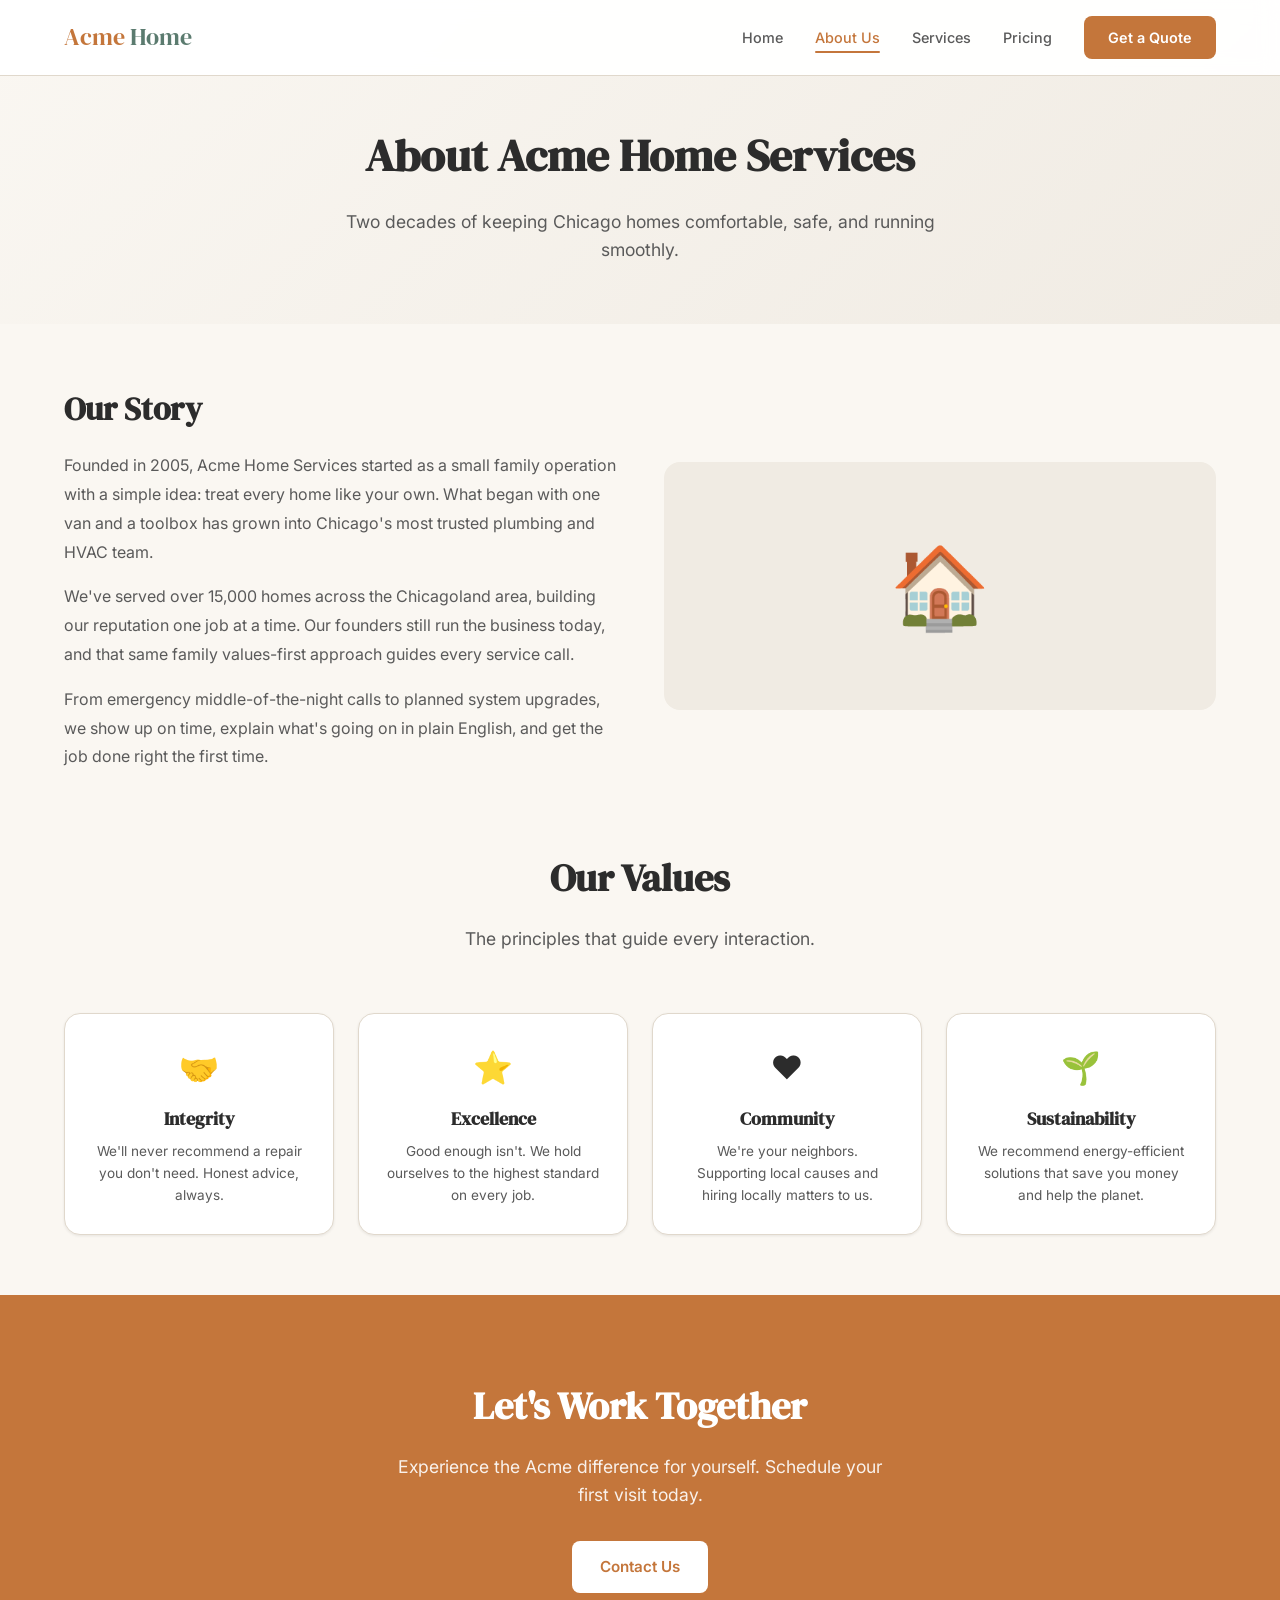
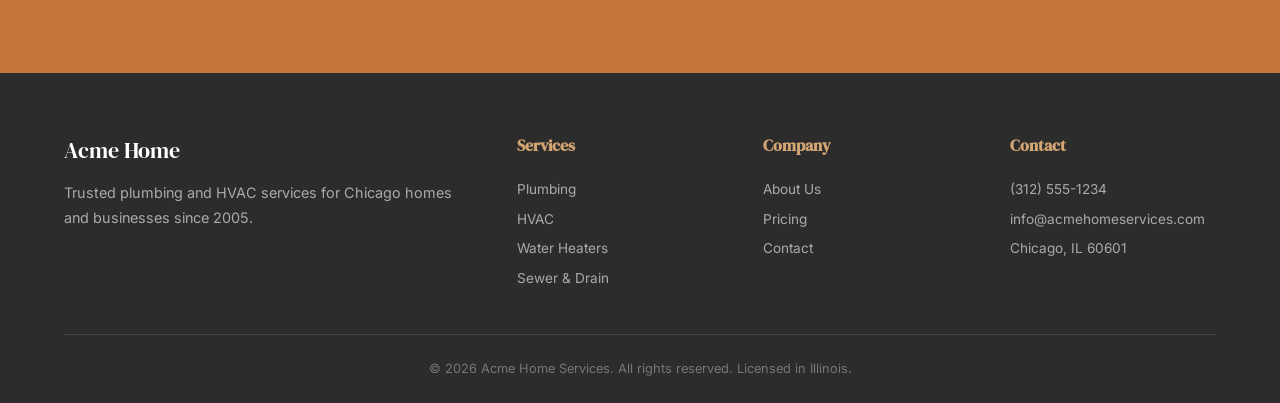
==== commit ba5001df: "Merge e5a85c17ecfacc292d623282cfb9e4f8d153624c into b97378e93ca1e545e93756a0abb6424176a9c531" ====
--- a/acme-home-services/about.html
+++ b/acme-home-services/about.html
@@ -3,196 +3,114 @@
 <head>
   <meta charset="UTF-8">
   <meta name="viewport" content="width=device-width, initial-scale=1.0">
-  <meta name="description" content="Learn about Acme Home Services - Chicago's trusted plumbing and HVAC experts with over 15 years of experience.">
   <title>About Us | Acme Home Services</title>
+  <meta name="description" content="Learn about Acme Home Services — Chicago's trusted plumbing and HVAC team since 2005.">
   <link rel="preconnect" href="https://fonts.googleapis.com">
-  <link rel="preconnect" href="https://fonts.gstatic.com" crossorigin>
-  <link href="https://fonts.googleapis.com/css2?family=Inter:wght@400;500;600;700&display=swap" rel="stylesheet">
+  <link href="https://fonts.googleapis.com/css2?family=DM+Serif+Display&family=Inter:wght@400;500;600;700&display=swap" rel="stylesheet">
   <link rel="stylesheet" href="css/style.css">
 </head>
 <body>
   <header>
-    <nav class="container">
-      <a href="index.html" class="logo">
-        <div class="logo-icon">AC</div>
-        Acme Home Services
-      </a>
-      <ul class="nav-links">
-        <li><a href="index.html">Home</a></li>
-        <li><a href="about.html" class="active">About Us</a></li>
-        <li><a href="services.html">Services</a></li>
-        <li><a href="pricing.html">Pricing</a></li>
-        <li><a href="contact.html" class="nav-cta">Get a Quote</a></li>
-      </ul>
-      <div class="mobile-menu">
-        <span></span>
-        <span></span>
-        <span></span>
+    <nav>
+      <a href="index.html" class="logo">Acme <span>Home</span></a>
+      <div class="nav-links">
+        <a href="index.html">Home</a>
+        <a href="about.html" class="active">About Us</a>
+        <a href="services.html">Services</a>
+        <a href="pricing.html">Pricing</a>
+        <a href="contact.html" class="nav-cta">Get a Quote</a>
       </div>
+      <button class="mobile-toggle" aria-label="Toggle menu">☰</button>
     </nav>
   </header>
 
-  <section class="page-hero">
-    <div class="container">
-      <h1>About Acme Home Services</h1>
-      <p>Chicago's trusted partner for all home service needs since 2010</p>
-    </div>
-  </section>
+  <main>
+    <section class="page-hero">
+      <div class="container">
+        <h1>About Acme Home Services</h1>
+        <p>Two decades of keeping Chicago homes comfortable, safe, and running smoothly.</p>
+      </div>
+    </section>
 
-  <section class="about-content container" style="padding: 6rem 20px;">
-    <div class="about-image">
-      <img src="https://images.unsplash.com-1585704032915-c3400ca199e7?w=600&h=400&fit=crop" alt="Acme Home Services team" loading="lazy">
-      <div class="about-stats">
-        <div class="stat-item">
-          <div class="stat-number">15+</div>
-          <div class="stat-label">Years</div>
+    <section class="page-content">
+      <div class="container">
+        <div class="about-grid">
+          <div class="about-text">
+            <h2>Our Story</h2>
+            <p>Founded in 2005, Acme Home Services started as a small family operation with a simple idea: treat every home like your own. What began with one van and a toolbox has grown into Chicago's most trusted plumbing and HVAC team.</p>
+            <p>We've served over 15,000 homes across the Chicagoland area, building our reputation one job at a time. Our founders still run the business today, and that same family values-first approach guides every service call.</p>
+            <p>From emergency middle-of-the-night calls to planned system upgrades, we show up on time, explain what's going on in plain English, and get the job done right the first time.</p>
+          </div>
+          <div class="about-image">🏠</div>
         </div>
-        <div class="stat-item">
-          <div class="stat-number">50K+</div>
-          <div class="stat-label">Jobs Done</div>
+
+        <div class="section-header" style="margin-top:60px;">
+          <h2>Our Values</h2>
+          <p>The principles that guide every interaction.</p>
         </div>
-        <div class="stat-item">
-          <div class="stat-number">4.9</div>
-          <div class="stat-label">Rating</div>
+        <div class="values-grid">
+          <div class="value-card">
+            <div class="icon">🤝</div>
+            <h3>Integrity</h3>
+            <p>We'll never recommend a repair you don't need. Honest advice, always.</p>
+          </div>
+          <div class="value-card">
+            <div class="icon">⭐</div>
+            <h3>Excellence</h3>
+            <p>Good enough isn't. We hold ourselves to the highest standard on every job.</p>
+          </div>
+          <div class="value-card">
+            <div class="icon">❤️</div>
+            <h3>Community</h3>
+            <p>We're your neighbors. Supporting local causes and hiring locally matters to us.</p>
+          </div>
+          <div class="value-card">
+            <div class="icon">🌱</div>
+            <h3>Sustainability</h3>
+            <p>We recommend energy-efficient solutions that save you money and help the planet.</p>
+          </div>
         </div>
       </div>
-    </div>
-    <div class="about-text">
-      <h2>Our Story</h2>
-      <p>Acme Home Services was founded in 2010 with a simple mission: to provide Chicago homeowners with honest, reliable, and professional plumbing and HVAC services.</p>
-      <p>What started as a one-man operation has grown into a team of over 30 certified technicians serving the entire Chicagoland area. Our growth is a testament to our commitment to quality and customer satisfaction.</p>
-      <p>We believe in doing things right the first time. That's why we invest in ongoing training, use only premium parts, and stand behind every job with our 100% satisfaction guarantee.</p>
-      <ul class="values-list">
-        <li>Background-checked and drug-tested technicians</li>
-        <li>Continuous training on latest technologies</li>
-        <li>Premium parts and materials</li>
-        <li>100% satisfaction guarantee on all work</li>
-        <li>Eco-friendly practices and products</li>
-      </ul>
-    </div>
-  </section>
+    </section>
 
-  <section class="services">
-    <div class="container">
-      <div class="section-header">
-        <h2>Why Choose Acme?</h2>
-        <p>We're committed to delivering exceptional service on every job</p>
+    <section class="cta-section">
+      <div class="container">
+        <h2>Let's Work Together</h2>
+        <p>Experience the Acme difference for yourself. Schedule your first visit today.</p>
+        <a href="contact.html" class="btn btn-white">Contact Us</a>
       </div>
-      <div class="services-grid">
-        <div class="service-card">
-          <div class="service-icon">👨‍🔧</div>
-          <h3>Expert Technicians</h3>
-          <p>Our team undergoes rigorous training and certification. We hire only the best and invest in their continuous development.</p>
-        </div>
-        <div class="service-card">
-          <div class="service-icon">⏰</div>
-          <h3>Always On Time</h3>
-          <p>We respect your time. Our technicians arrive within the scheduled window and are ready to work.</p>
-        </div>
-        <div class="service-card">
-          <div class="service-icon">💰</div>
-          <h3>Honest Pricing</h3>
-          <p>No surprises or hidden fees. We provide upfront pricing before any work begins.</p>
-        </div>
-        <div class="service-card">
-          <div class="service-icon">🛡️</div>
-          <h3>Fully Insured</h3>
-          <p>We carry comprehensive liability insurance and workers' compensation for your protection.</p>
-        </div>
-        <div class="service-card">
-          <div class="service-icon">📞</div>
-          <h3>24/7 Availability</h3>
-          <p>Emergencies don't wait for business hours. We're always available when you need us most.</p>
-        </div>
-        <div class="service-card">
-          <div class="service-icon">🌱</div>
-          <h3>Eco-Friendly</h3>
-          <p>We use environmentally responsible products and practices to protect your family and the planet.</p>
-        </div>
-      </div>
-    </div>
-  </section>
-
-  <section class="pricing">
-    <div class="container">
-      <div class="section-header">
-        <h2>Our Commitment to You</h2>
-        <p>Every job comes with these guarantees</p>
-      </div>
-      <div class="pricing-grid">
-        <div class="pricing-card">
-          <div class="pricing-header">
-            <h3>Satisfaction Guarantee</h3>
-          </div>
-          <ul class="pricing-features">
-            <li>100% satisfaction on all work</li>
-            <li>If you're not happy, we'll make it right</li>
-            <li>No questions asked guarantee</li>
-            <li>Full refund if not satisfied</li>
-          </ul>
-        </div>
-        <div class="pricing-card featured">
-          <div class="pricing-badge">Best Value</div>
-          <div class="pricing-header">
-            <h3>Price Match Promise</h3>
-          </div>
-          <ul class="pricing-features">
-            <li>We match any licensed competitor</li>
-            <li>Written estimates before work</li>
-            <li>No hidden fees ever</li>
-            <li>Flexible financing options</li>
-          </ul>
-        </div>
-        <div class="pricing-card">
-          <div class="pricing-header">
-            <h3>Warranty Coverage</h3>
-          </div>
-          <ul class="pricing-features">
-            <li>Parts and labor warranty</li>
-            <li>Extended warranty options</li>
-            <li>Manufacturer warranties honored</li>
-            <li>Free follow-up service</li>
-          </ul>
-        </div>
-      </div>
-    </div>
-  </section>
+    </section>
+  </main>
 
   <footer>
     <div class="container">
-      <div class="footer-content">
+      <div class="footer-grid">
         <div class="footer-brand">
-          <h3>Acme Home Services</h3>
-          <p>Chicago's trusted partner for all plumbing and HVAC needs. Professional, reliable, and always here when you need us.</p>
+          <span class="logo">Acme Home</span>
+          <p>Trusted plumbing and HVAC services for Chicago homes and businesses since 2005.</p>
         </div>
-        <div class="footer-links">
+        <div class="footer-col">
           <h4>Services</h4>
-          <ul>
-            <li><a href="services.html">Plumbing</a></li>
-            <li><a href="services.html">AC Repair</a></li>
-            <li><a href="services.html">Furnace</a></li>
-            <li><a href="services.html">Water Heater</a></li>
-          </ul>
+          <a href="services.html">Plumbing</a>
+          <a href="services.html">HVAC</a>
+          <a href="services.html">Water Heaters</a>
+          <a href="services.html">Sewer & Drain</a>
         </div>
-        <div class="footer-links">
+        <div class="footer-col">
           <h4>Company</h4>
-          <ul>
-            <li><a href="about.html">About Us</a></li>
-            <li><a href="pricing.html">Pricing</a></li>
-            <li><a href="contact.html">Contact</a></li>
-          </ul>
+          <a href="about.html">About Us</a>
+          <a href="pricing.html">Pricing</a>
+          <a href="contact.html">Contact</a>
         </div>
-        <div class="footer-links">
+        <div class="footer-col">
           <h4>Contact</h4>
-          <ul>
-            <li><a href="tel:3125551234">(312) 555-1234</a></li>
-            <li><a href="mailto:service@acmehomeservices.com">service@acmehomeservices.com</a></li>
-            <li><span>123 Main Street<br>Chicago, IL 60601</span></li>
-          </ul>
+          <a href="tel:+13125551234">(312) 555-1234</a>
+          <a href="mailto:info@acmehomeservices.com">info@acmehomeservices.com</a>
+          <a href="#">Chicago, IL 60601</a>
         </div>
       </div>
       <div class="footer-bottom">
-        <p>&copy; 2026 Acme Home Services. All rights reserved.</p>
+        &copy; 2026 Acme Home Services. All rights reserved. Licensed in Illinois.
       </div>
     </div>
   </footer>
--- a/acme-home-services/css/style.css
+++ b/acme-home-services/css/style.css
@@ -1,274 +1,250 @@
 :root {
-  --warm-brown: #8B5E3C;
-  --warm-brown-light: #A67B5B;
-  --warm-cream: #FDF5E6;
-  --warm-cream-dark: #F5E6D3;
-  --accent-gold: #D4A574;
-  --accent-copper: #B87333;
-  --text-dark: #2C1810;
-  --text-medium: #5D4037;
-  --text-light: #8D6E63;
-  --white: #FFFFFF;
-  --shadow-soft: 0 2px 15px rgba(44, 24, 16, 0.1);
-  --shadow-medium: 0 4px 20px rgba(44, 24, 16, 0.15);
-  --transition: all 0.3s ease;
-}
-
-* {
-  margin: 0;
-  padding: 0;
-  box-sizing: border-box;
-}
+  --color-primary: #C4763B;
+  --color-primary-dark: #A65E2B;
+  --color-primary-light: #E8A86D;
+  --color-secondary: #5B7B6F;
+  --color-secondary-dark: #4A6559;
+  --color-accent: #D4A574;
+  --color-bg: #FAF7F2;
+  --color-bg-alt: #F0EBE3;
+  --color-text: #2C2C2C;
+  --color-text-light: #5A5A5A;
+  --color-text-muted: #8A8A8A;
+  --color-white: #FFFFFF;
+  --color-border: #E0D8CC;
+  --shadow-sm: 0 1px 3px rgba(0,0,0,0.08);
+  --shadow-md: 0 4px 12px rgba(0,0,0,0.1);
+  --shadow-lg: 0 8px 30px rgba(0,0,0,0.12);
+  --radius: 8px;
+  --radius-lg: 16px;
+  --transition: 0.3s ease;
+  --font-heading: 'DM Serif Display', Georgia, serif;
+  --font-body: 'Inter', -apple-system, BlinkMacSystemFont, sans-serif;
+}
+
+* { margin: 0; padding: 0; box-sizing: border-box; }
+
+html { scroll-behavior: smooth; }
 
 body {
-  font-family: 'Inter', -apple-system, BlinkMacSystemFont, 'Segoe UI', Roboto, sans-serif;
-  background: var(--warm-cream);
-  color: var(--text-dark);
+  font-family: var(--font-body);
+  color: var(--color-text);
+  background: var(--color-bg);
   line-height: 1.6;
 }
+
+a { text-decoration: none; color: inherit; }
+ul { list-style: none; }
+img { max-width: 100%; height: auto; }
 
 .container {
   max-width: 1200px;
   margin: 0 auto;
-  padding: 0 20px;
+  padding: 0 24px;
 }
 
 /* Header */
 header {
-  background: var(--white);
-  box-shadow: var(--shadow-soft);
   position: fixed;
-  width: 100%;
   top: 0;
+  left: 0;
+  right: 0;
+  background: rgba(255,255,255,0.95);
+  backdrop-filter: blur(10px);
   z-index: 1000;
+  border-bottom: 1px solid var(--color-border);
 }
 
 nav {
   display: flex;
   justify-content: space-between;
   align-items: center;
-  padding: 1rem 0;
+  padding: 16px 24px;
+  max-width: 1200px;
+  margin: 0 auto;
 }
 
 .logo {
-  display: flex;
-  align-items: center;
-  gap: 10px;
-  text-decoration: none;
-  color: var(--warm-brown);
+  font-family: var(--font-heading);
   font-size: 1.5rem;
-  font-weight: 700;
-}
-
-.logo-icon {
-  width: 40px;
-  height: 40px;
-  background: linear-gradient(135deg, var(--warm-brown), var(--accent-copper));
-  border-radius: 8px;
-  display: flex;
-  align-items: center;
-  justify-content: center;
-  color: var(--white);
-  font-size: 1.2rem;
-}
+  color: var(--color-primary);
+}
+
+.logo span { color: var(--color-secondary); }
 
 .nav-links {
   display: flex;
-  gap: 2rem;
-  list-style: none;
+  gap: 32px;
+  align-items: center;
 }
 
 .nav-links a {
-  text-decoration: none;
-  color: var(--text-medium);
+  font-size: 0.9rem;
   font-weight: 500;
-  transition: var(--transition);
-  padding: 0.5rem 0;
+  color: var(--color-text-light);
+  transition: color var(--transition);
   position: relative;
 }
 
 .nav-links a:hover,
 .nav-links a.active {
-  color: var(--warm-brown);
-}
-
-.nav-links a::after {
+  color: var(--color-primary);
+}
+
+.nav-links a.active::after {
   content: '';
   position: absolute;
-  bottom: 0;
+  bottom: -4px;
   left: 0;
-  width: 0;
+  right: 0;
   height: 2px;
-  background: var(--accent-gold);
-  transition: var(--transition);
-}
-
-.nav-links a:hover::after,
-.nav-links a.active::after {
-  width: 100%;
+  background: var(--color-primary);
+  border-radius: 1px;
 }
 
 .nav-cta {
-  background: linear-gradient(135deg, var(--warm-brown), var(--accent-copper));
-  color: var(--white) !important;
-  padding: 0.75rem 1.5rem !important;
-  border-radius: 8px;
+  background: var(--color-primary) !important;
+  color: var(--color-white) !important;
+  padding: 10px 24px;
+  border-radius: var(--radius);
   font-weight: 600 !important;
-}
-
-.nav-cta::after {
-  display: none !important;
+  transition: background var(--transition) !important;
 }
 
 .nav-cta:hover {
-  transform: translateY(-2px);
-  box-shadow: var(--shadow-medium);
-}
-
-.mobile-menu {
+  background: var(--color-primary-dark) !important;
+}
+
+.mobile-toggle {
   display: none;
-  flex-direction: column;
-  gap: 5px;
+  background: none;
+  border: none;
+  font-size: 1.5rem;
   cursor: pointer;
-  padding: 10px;
-}
-
-.mobile-menu span {
-  width: 25px;
-  height: 3px;
-  background: var(--warm-brown);
-  border-radius: 2px;
-  transition: var(--transition);
-}
-
-/* Hero Section */
+  color: var(--color-text);
+}
+
+/* Hero */
 .hero {
-  min-height: 100vh;
-  display: flex;
-  align-items: center;
-  background: linear-gradient(135deg, var(--warm-cream) 0%, var(--warm-cream-dark) 100%);
-  padding-top: 80px;
-  position: relative;
-  overflow: hidden;
-}
-
-.hero-content {
+  padding: 140px 0 80px;
+  background: linear-gradient(135deg, var(--color-bg) 0%, var(--color-bg-alt) 100%);
+}
+
+.hero .container {
   display: grid;
   grid-template-columns: 1fr 1fr;
-  gap: 4rem;
+  gap: 60px;
   align-items: center;
 }
 
-.hero-text h1 {
-  font-size: 3.5rem;
-  line-height: 1.1;
-  color: var(--text-dark);
-  margin-bottom: 1.5rem;
-}
-
-.hero-text h1 span {
-  color: var(--warm-brown);
-}
-
-.hero-text p {
-  font-size: 1.2rem;
-  color: var(--text-medium);
-  margin-bottom: 2rem;
-  max-width: 500px;
+.hero-content h1 {
+  font-family: var(--font-heading);
+  font-size: 3.2rem;
+  line-height: 1.15;
+  margin-bottom: 20px;
+  color: var(--color-text);
+}
+
+.hero-content h1 span { color: var(--color-primary); }
+
+.hero-content p {
+  font-size: 1.15rem;
+  color: var(--color-text-light);
+  margin-bottom: 32px;
+  max-width: 480px;
 }
 
 .hero-buttons {
   display: flex;
-  gap: 1rem;
-  flex-wrap: wrap;
-}
-
-.btn-primary {
-  background: linear-gradient(135deg, var(--warm-brown), var(--accent-copper));
-  color: var(--white);
-  padding: 1rem 2rem;
-  border-radius: 8px;
-  text-decoration: none;
-  font-weight: 600;
-  transition: var(--transition);
+  gap: 16px;
+}
+
+.btn {
   display: inline-flex;
   align-items: center;
   gap: 8px;
+  padding: 14px 28px;
+  border-radius: var(--radius);
+  font-weight: 600;
+  font-size: 0.95rem;
+  transition: all var(--transition);
+  border: none;
+  cursor: pointer;
+}
+
+.btn-primary {
+  background: var(--color-primary);
+  color: var(--color-white);
 }
 
 .btn-primary:hover {
-  transform: translateY(-3px);
-  box-shadow: var(--shadow-medium);
+  background: var(--color-primary-dark);
+  transform: translateY(-1px);
+  box-shadow: var(--shadow-md);
 }
 
 .btn-secondary {
-  background: var(--white);
-  color: var(--warm-brown);
-  padding: 1rem 2rem;
-  border-radius: 8px;
-  text-decoration: none;
-  font-weight: 600;
-  border: 2px solid var(--warm-brown);
-  transition: var(--transition);
-  display: inline-flex;
-  align-items: center;
-  gap: 8px;
+  background: var(--color-white);
+  color: var(--color-text);
+  border: 1px solid var(--color-border);
 }
 
 .btn-secondary:hover {
-  background: var(--warm-brown);
-  color: var(--white);
-  transform: translateY(-3px);
-}
-
-.hero-image {
+  background: var(--color-bg-alt);
+  border-color: var(--color-primary-light);
+}
+
+.hero-visual {
   position: relative;
 }
 
-.hero-image img {
-  width: 100%;
-  border-radius: 20px;
-  box-shadow: var(--shadow-medium);
-}
-
-.hero-badge {
-  position: absolute;
-  bottom: 20px;
-  right: 20px;
-  background: var(--white);
-  padding: 1rem 1.5rem;
-  border-radius: 12px;
-  box-shadow: var(--shadow-medium);
-  display: flex;
-  align-items: center;
-  gap: 10px;
-}
-
-.hero-badge-icon {
-  width: 40px;
-  height: 40px;
-  background: linear-gradient(135deg, #4CAF50, #45a049);
-  border-radius: 50%;
-  display: flex;
-  align-items: center;
-  justify-content: center;
-  color: var(--white);
+.hero-card {
+  background: var(--color-white);
+  border-radius: var(--radius-lg);
+  padding: 40px;
+  box-shadow: var(--shadow-lg);
+  text-align: center;
+}
+
+.hero-card .icon {
+  font-size: 4rem;
+  margin-bottom: 16px;
+}
+
+.hero-card h3 {
+  font-family: var(--font-heading);
+  font-size: 1.5rem;
+  margin-bottom: 8px;
+}
+
+.hero-card p {
+  color: var(--color-text-light);
+  margin-bottom: 24px;
+}
+
+.hero-card .rating {
+  color: var(--color-primary);
   font-size: 1.2rem;
+  margin-bottom: 8px;
+}
+
+.hero-card .reviews {
+  font-size: 0.85rem;
+  color: var(--color-text-muted);
 }
 
 /* Trust Bar */
 .trust-bar {
-  background: var(--white);
-  padding: 3rem 0;
-  border-top: 1px solid var(--warm-cream-dark);
-  border-bottom: 1px solid var(--warm-cream-dark);
+  padding: 40px 0;
+  background: var(--color-white);
+  border-top: 1px solid var(--color-border);
+  border-bottom: 1px solid var(--color-border);
 }
 
 .trust-items {
   display: flex;
   justify-content: center;
-  align-items: center;
-  gap: 4rem;
+  gap: 48px;
   flex-wrap: wrap;
 }
 
@@ -276,559 +252,450 @@
   display: flex;
   align-items: center;
   gap: 12px;
-  color: var(--text-medium);
-}
-
-.trust-item-icon {
-  font-size: 2rem;
-  color: var(--accent-gold);
-}
-
-.trust-item strong {
-  display: block;
-  color: var(--text-dark);
+  font-size: 0.9rem;
+  color: var(--color-text-light);
+}
+
+.trust-item .icon {
+  font-size: 1.5rem;
+}
+
+/* Section styles */
+.section {
+  padding: 80px 0;
+}
+
+.section-alt {
+  background: var(--color-bg-alt);
+}
+
+.section-header {
+  text-align: center;
+  margin-bottom: 60px;
+}
+
+.section-header h2 {
+  font-family: var(--font-heading);
+  font-size: 2.4rem;
+  margin-bottom: 16px;
+}
+
+.section-header p {
   font-size: 1.1rem;
-}
-
-/* Services Section */
-.services {
-  padding: 6rem 0;
-  background: var(--white);
-}
-
-.section-header {
-  text-align: center;
-  margin-bottom: 4rem;
-}
-
-.section-header h2 {
-  font-size: 2.5rem;
-  color: var(--text-dark);
-  margin-bottom: 1rem;
-}
-
-.section-header p {
-  color: var(--text-medium);
+  color: var(--color-text-light);
   max-width: 600px;
   margin: 0 auto;
-  font-size: 1.1rem;
-}
-
+}
+
+/* Services */
 .services-grid {
   display: grid;
   grid-template-columns: repeat(auto-fit, minmax(280px, 1fr));
-  gap: 2rem;
+  gap: 24px;
 }
 
 .service-card {
-  background: var(--warm-cream);
-  padding: 2rem;
-  border-radius: 16px;
-  transition: var(--transition);
-  border: 1px solid transparent;
+  background: var(--color-white);
+  border-radius: var(--radius-lg);
+  padding: 36px;
+  box-shadow: var(--shadow-sm);
+  border: 1px solid var(--color-border);
+  transition: all var(--transition);
 }
 
 .service-card:hover {
-  transform: translateY(-5px);
-  box-shadow: var(--shadow-medium);
-  border-color: var(--accent-gold);
-}
-
-.service-icon {
-  width: 60px;
-  height: 60px;
-  background: linear-gradient(135deg, var(--warm-brown), var(--accent-copper));
-  border-radius: 12px;
+  transform: translateY(-4px);
+  box-shadow: var(--shadow-md);
+  border-color: var(--color-primary-light);
+}
+
+.service-card .icon {
+  font-size: 2.5rem;
+  margin-bottom: 16px;
+}
+
+.service-card h3 {
+  font-family: var(--font-heading);
+  font-size: 1.3rem;
+  margin-bottom: 12px;
+}
+
+.service-card p {
+  color: var(--color-text-light);
+  font-size: 0.95rem;
+}
+
+/* Why Us */
+.why-grid {
+  display: grid;
+  grid-template-columns: repeat(auto-fit, minmax(250px, 1fr));
+  gap: 32px;
+}
+
+.why-item {
+  text-align: center;
+  padding: 24px;
+}
+
+.why-item .icon {
+  font-size: 2.5rem;
+  margin-bottom: 16px;
+}
+
+.why-item h3 {
+  font-family: var(--font-heading);
+  font-size: 1.2rem;
+  margin-bottom: 8px;
+}
+
+.why-item p {
+  color: var(--color-text-light);
+  font-size: 0.9rem;
+}
+
+/* CTA */
+.cta-section {
+  padding: 80px 0;
+  background: var(--color-primary);
+  color: var(--color-white);
+}
+
+.cta-section .container {
+  text-align: center;
+}
+
+.cta-section h2 {
+  font-family: var(--font-heading);
+  font-size: 2.4rem;
+  margin-bottom: 16px;
+}
+
+.cta-section p {
+  font-size: 1.1rem;
+  opacity: 0.9;
+  margin-bottom: 32px;
+  max-width: 500px;
+  margin-left: auto;
+  margin-right: auto;
+}
+
+.btn-white {
+  background: var(--color-white);
+  color: var(--color-primary);
+}
+
+.btn-white:hover {
+  background: var(--color-bg);
+  transform: translateY(-1px);
+  box-shadow: var(--shadow-md);
+}
+
+/* Footer */
+footer {
+  background: var(--color-text);
+  color: var(--color-white);
+  padding: 60px 0 24px;
+}
+
+.footer-grid {
+  display: grid;
+  grid-template-columns: 2fr 1fr 1fr 1fr;
+  gap: 40px;
+  margin-bottom: 40px;
+}
+
+.footer-brand .logo {
+  color: var(--color-white);
+  font-size: 1.4rem;
+  margin-bottom: 12px;
+  display: block;
+}
+
+.footer-brand p {
+  color: #AAA;
+  font-size: 0.9rem;
+  line-height: 1.7;
+}
+
+.footer-col h4 {
+  font-family: var(--font-heading);
+  font-size: 1rem;
+  margin-bottom: 16px;
+  color: var(--color-accent);
+}
+
+.footer-col a {
+  display: block;
+  color: #AAA;
+  font-size: 0.85rem;
+  padding: 4px 0;
+  transition: color var(--transition);
+}
+
+.footer-col a:hover { color: var(--color-white); }
+
+.footer-bottom {
+  border-top: 1px solid #444;
+  padding-top: 24px;
+  text-align: center;
+  font-size: 0.8rem;
+  color: #777;
+}
+
+/* Pages */
+.page-hero {
+  padding: 120px 0 60px;
+  background: linear-gradient(135deg, var(--color-bg) 0%, var(--color-bg-alt) 100%);
+  text-align: center;
+}
+
+.page-hero h1 {
+  font-family: var(--font-heading);
+  font-size: 2.8rem;
+  margin-bottom: 16px;
+}
+
+.page-hero p {
+  font-size: 1.1rem;
+  color: var(--color-text-light);
+  max-width: 600px;
+  margin: 0 auto;
+}
+
+.page-content {
+  padding: 60px 0;
+}
+
+/* About page */
+.about-grid {
+  display: grid;
+  grid-template-columns: 1fr 1fr;
+  gap: 48px;
+  align-items: center;
+  margin-bottom: 60px;
+}
+
+.about-text h2 {
+  font-family: var(--font-heading);
+  font-size: 2rem;
+  margin-bottom: 16px;
+}
+
+.about-text p {
+  color: var(--color-text-light);
+  margin-bottom: 16px;
+  line-height: 1.8;
+}
+
+.about-image {
+  background: var(--color-bg-alt);
+  border-radius: var(--radius-lg);
+  padding: 60px;
+  text-align: center;
+  font-size: 5rem;
+}
+
+.values-grid {
+  display: grid;
+  grid-template-columns: repeat(auto-fit, minmax(220px, 1fr));
+  gap: 24px;
+  margin-top: 40px;
+}
+
+.value-card {
+  background: var(--color-white);
+  padding: 28px;
+  border-radius: var(--radius-lg);
+  box-shadow: var(--shadow-sm);
+  text-align: center;
+  border: 1px solid var(--color-border);
+}
+
+.value-card .icon { font-size: 2rem; margin-bottom: 12px; }
+.value-card h3 { font-family: var(--font-heading); font-size: 1.1rem; margin-bottom: 8px; }
+.value-card p { color: var(--color-text-light); font-size: 0.85rem; }
+
+/* Pricing */
+.pricing-grid {
+  display: grid;
+  grid-template-columns: repeat(auto-fit, minmax(300px, 1fr));
+  gap: 24px;
+  max-width: 960px;
+  margin: 0 auto;
+}
+
+.pricing-card {
+  background: var(--color-white);
+  border-radius: var(--radius-lg);
+  padding: 40px;
+  box-shadow: var(--shadow-sm);
+  border: 2px solid var(--color-border);
+  text-align: center;
+  transition: all var(--transition);
+}
+
+.pricing-card.featured {
+  border-color: var(--color-primary);
+  position: relative;
+  transform: scale(1.02);
+}
+
+.pricing-card.featured::before {
+  content: 'Most Popular';
+  position: absolute;
+  top: -14px;
+  left: 50%;
+  transform: translateX(-50%);
+  background: var(--color-primary);
+  color: var(--color-white);
+  padding: 4px 20px;
+  border-radius: 20px;
+  font-size: 0.8rem;
+  font-weight: 600;
+}
+
+.pricing-card h3 {
+  font-family: var(--font-heading);
+  font-size: 1.4rem;
+  margin-bottom: 8px;
+}
+
+.pricing-card .price {
+  font-size: 2.5rem;
+  font-weight: 700;
+  color: var(--color-primary);
+  margin: 16px 0;
+}
+
+.pricing-card .price span {
+  font-size: 0.9rem;
+  font-weight: 400;
+  color: var(--color-text-muted);
+}
+
+.pricing-card ul {
+  text-align: left;
+  margin: 24px 0;
+}
+
+.pricing-card li {
+  padding: 8px 0;
+  font-size: 0.9rem;
+  color: var(--color-text-light);
   display: flex;
   align-items: center;
-  justify-content: center;
-  color: var(--white);
-  font-size: 1.5rem;
-  margin-bottom: 1.5rem;
-}
-
-.service-card h3 {
-  font-size: 1.3rem;
-  color: var(--text-dark);
-  margin-bottom: 1rem;
-}
-
-.service-card p {
-  color: var(--text-medium);
-  font-size: 0.95rem;
-}
-
-/* About Section */
-.about-content {
+  gap: 8px;
+}
+
+.pricing-card li::before {
+  content: '✓';
+  color: var(--color-secondary);
+  font-weight: 700;
+}
+
+/* Contact */
+.contact-grid {
   display: grid;
   grid-template-columns: 1fr 1fr;
-  gap: 4rem;
-  align-items: center;
-}
-
-.about-image {
-  position: relative;
-}
-
-.about-image img {
-  width: 100%;
-  border-radius: 20px;
-  box-shadow: var(--shadow-medium);
-}
-
-.about-stats {
-  position: absolute;
-  bottom: -30px;
-  left: -30px;
-  background: var(--white);
-  padding: 1.5rem 2rem;
-  border-radius: 12px;
-  box-shadow: var(--shadow-medium);
-  display: flex;
-  gap: 2rem;
-}
-
-.stat-item {
-  text-align: center;
-}
-
-.stat-number {
-  font-size: 2rem;
-  font-weight: 700;
-  color: var(--warm-brown);
-}
-
-.stat-label {
-  font-size: 0.85rem;
-  color: var(--text-medium);
-}
-
-.about-text h2 {
-  font-size: 2.5rem;
-  color: var(--text-dark);
-  margin-bottom: 1.5rem;
-}
-
-.about-text p {
-  color: var(--text-medium);
-  margin-bottom: 1.5rem;
-  font-size: 1.05rem;
-}
-
-.values-list {
-  list-style: none;
-  margin-top: 1.5rem;
-}
-
-.values-list li {
-  display: flex;
-  align-items: center;
-  gap: 12px;
-  padding: 0.75rem 0;
-  color: var(--text-medium);
-}
-
-.values-list li::before {
-  content: '✓';
-  color: var(--warm-brown);
-  font-weight: 700;
-}
-
-/* Pricing Section */
-.pricing {
-  padding: 6rem 0;
-  background: var(--warm-cream);
-}
-
-.pricing-grid {
-  display: grid;
-  grid-template-columns: repeat(auto-fit, minmax(320px, 1fr));
-  gap: 2rem;
-}
-
-.pricing-card {
-  background: var(--white);
-  border-radius: 20px;
-  padding: 2.5rem;
-  position: relative;
-  transition: var(--transition);
-  border: 2px solid transparent;
-}
-
-.pricing-card:hover {
-  transform: translateY(-5px);
-  box-shadow: var(--shadow-medium);
-}
-
-.pricing-card.featured {
-  border-color: var(--accent-gold);
-  transform: scale(1.05);
-}
-
-.pricing-card.featured:hover {
-  transform: scale(1.05) translateY(-5px);
-}
-
-.pricing-badge {
-  position: absolute;
-  top: -15px;
-  left: 50%;
-  transform: translateX(-50%);
-  background: linear-gradient(135deg, var(--warm-brown), var(--accent-copper));
-  color: var(--white);
-  padding: 0.5rem 1.5rem;
-  border-radius: 20px;
+  gap: 48px;
+}
+
+.contact-form {
+  background: var(--color-white);
+  padding: 40px;
+  border-radius: var(--radius-lg);
+  box-shadow: var(--shadow-sm);
+}
+
+.contact-form h2 {
+  font-family: var(--font-heading);
+  font-size: 1.8rem;
+  margin-bottom: 24px;
+}
+
+.form-group {
+  margin-bottom: 20px;
+}
+
+.form-group label {
+  display: block;
   font-size: 0.85rem;
   font-weight: 600;
-}
-
-.pricing-header {
-  text-align: center;
-  padding-bottom: 2rem;
-  border-bottom: 1px solid var(--warm-cream-dark);
-  margin-bottom: 2rem;
-}
-
-.pricing-header h3 {
-  font-size: 1.5rem;
-  color: var(--text-dark);
-  margin-bottom: 0.5rem;
-}
-
-.pricing-price {
-  font-size: 3rem;
-  font-weight: 700;
-  color: var(--warm-brown);
-}
-
-.pricing-price span {
-  font-size: 1rem;
-  font-weight: 400;
-  color: var(--text-medium);
-}
-
-.pricing-features {
-  list-style: none;
-  margin-bottom: 2rem;
-}
-
-.pricing-features li {
-  display: flex;
-  align-items: center;
-  gap: 12px;
-  padding: 0.75rem 0;
-  color: var(--text-medium);
-  border-bottom: 1px solid var(--warm-cream-dark);
-}
-
-.pricing-features li:last-child {
-  border-bottom: none;
-}
-
-.pricing-features li::before {
-  content: '✓';
-  color: var(--warm-brown);
-  font-weight: 700;
-  flex-shrink: 0;
-}
-
-.pricing-features li.excluded {
-  color: var(--text-light);
-  text-decoration: line-through;
-}
-
-.pricing-features li.excluded::before {
-  content: '✕';
-  color: var(--text-light);
-}
-
-.pricing-btn {
-  width: 100%;
-  text-align: center;
-  justify-content: center;
-}
-
-/* Contact Section */
-.contact {
-  padding: 6rem 0;
-  background: var(--white);
-}
-
-.contact-wrapper {
-  display: grid;
-  grid-template-columns: 1fr 1fr;
-  gap: 4rem;
-}
-
-.contact-info h2 {
-  font-size: 2rem;
-  color: var(--text-dark);
-  margin-bottom: 1.5rem;
-}
-
-.contact-info p {
-  color: var(--text-medium);
-  margin-bottom: 2rem;
-}
-
-.contact-details {
-  list-style: none;
-}
-
-.contact-details li {
-  display: flex;
-  align-items: center;
-  gap: 1rem;
-  padding: 1rem 0;
-  border-bottom: 1px solid var(--warm-cream-dark);
-}
-
-.contact-details li:last-child {
-  border-bottom: none;
-}
-
-.contact-icon {
-  width: 48px;
-  height: 48px;
-  background: var(--warm-cream);
-  border-radius: 10px;
-  display: flex;
-  align-items: center;
-  justify-content: center;
-  color: var(--warm-brown);
-  font-size: 1.2rem;
-  flex-shrink: 0;
-}
-
-.contact-details strong {
-  display: block;
-  color: var(--text-dark);
-  margin-bottom: 2px;
-}
-
-.contact-details span {
-  color: var(--text-medium);
-  font-size: 0.95rem;
-}
-
-.contact-form {
-  background: var(--warm-cream);
-  padding: 2.5rem;
-  border-radius: 20px;
-}
-
-.form-group {
-  margin-bottom: 1.5rem;
-}
-
-.form-group label {
-  display: block;
-  margin-bottom: 0.5rem;
-  color: var(--text-dark);
-  font-weight: 500;
+  margin-bottom: 6px;
+  color: var(--color-text);
 }
 
 .form-group input,
 .form-group textarea,
 .form-group select {
   width: 100%;
-  padding: 1rem;
-  border: 2px solid var(--warm-cream-dark);
-  border-radius: 10px;
-  font-size: 1rem;
-  transition: var(--transition);
-  background: var(--white);
+  padding: 12px 16px;
+  border: 1px solid var(--color-border);
+  border-radius: var(--radius);
+  font-family: var(--font-body);
+  font-size: 0.95rem;
+  transition: border-color var(--transition);
+  background: var(--color-bg);
 }
 
 .form-group input:focus,
 .form-group textarea:focus,
 .form-group select:focus {
   outline: none;
-  border-color: var(--accent-gold);
-}
-
-.form-group textarea {
-  min-height: 150px;
-  resize: vertical;
-}
-
-.form-row {
-  display: grid;
-  grid-template-columns: 1fr 1fr;
-  gap: 1rem;
-}
-
-/* Footer */
-footer {
-  background: var(--text-dark);
-  color: var(--white);
-  padding: 4rem 0 2rem;
-}
-
-.footer-content {
-  display: grid;
-  grid-template-columns: 2fr 1fr 1fr 1fr;
-  gap: 3rem;
-  margin-bottom: 3rem;
-}
-
-.footer-brand h3 {
+  border-color: var(--color-primary);
+}
+
+.form-group textarea { resize: vertical; min-height: 120px; }
+
+.contact-info {
+  padding: 20px 0;
+}
+
+.contact-info h2 {
+  font-family: var(--font-heading);
+  font-size: 1.8rem;
+  margin-bottom: 24px;
+}
+
+.contact-item {
+  display: flex;
+  gap: 16px;
+  margin-bottom: 24px;
+  align-items: flex-start;
+}
+
+.contact-item .icon {
   font-size: 1.5rem;
-  margin-bottom: 1rem;
-  color: var(--accent-gold);
-}
-
-.footer-brand p {
-  color: var(--text-light);
-  max-width: 300px;
-}
-
-.footer-links h4 {
-  color: var(--white);
-  margin-bottom: 1rem;
-}
-
-.footer-links ul {
-  list-style: none;
-}
-
-.footer-links li {
-  margin-bottom: 0.5rem;
-}
-
-.footer-links a {
-  color: var(--text-light);
-  text-decoration: none;
-  transition: var(--transition);
-}
-
-.footer-links a:hover {
-  color: var(--accent-gold);
-}
-
-.footer-bottom {
-  border-top: 1px solid rgba(255, 255, 255, 0.1);
-  padding-top: 2rem;
-  text-align: center;
-  color: var(--text-light);
-  font-size: 0.9rem;
-}
-
-/* Page Hero */
-.page-hero {
-  padding: 8rem 0 4rem;
-  background: linear-gradient(135deg, var(--warm-cream) 0%, var(--warm-cream-dark) 100%);
-  text-align: center;
-}
-
-.page-hero h1 {
-  font-size: 3rem;
-  color: var(--text-dark);
-  margin-bottom: 1rem;
-}
-
-.page-hero p {
-  color: var(--text-medium);
-  font-size: 1.2rem;
-  max-width: 600px;
-  margin: 0 auto;
-}
+  margin-top: 4px;
+}
+
+.contact-item h4 { font-size: 0.95rem; margin-bottom: 4px; }
+.contact-item p { color: var(--color-text-light); font-size: 0.9rem; }
 
 /* Responsive */
-@media (max-width: 968px) {
-  .hero-content,
-  .about-content,
-  .contact-wrapper {
-    grid-template-columns: 1fr;
-    gap: 3rem;
-  }
-
-  .hero-text h1 {
-    font-size: 2.5rem;
-  }
-
-  .footer-content {
-    grid-template-columns: 1fr 1fr;
-    gap: 2rem;
-  }
-
-  .pricing-card.featured {
-    transform: scale(1);
-  }
-
-  .pricing-card.featured:hover {
-    transform: translateY(-5px);
-  }
-}
-
 @media (max-width: 768px) {
-  .nav-links {
-    display: none;
+  .hero .container { grid-template-columns: 1fr; text-align: center; }
+  .hero-content p { margin: 0 auto 32px; }
+  .hero-buttons { justify-content: center; }
+  .hero-visual { display: none; }
+  .nav-links { display: none; }
+  .mobile-toggle { display: block; }
+  .nav-links.active {
+    display: flex;
+    flex-direction: column;
     position: absolute;
     top: 100%;
     left: 0;
     right: 0;
-    background: var(--white);
-    flex-direction: column;
-    padding: 2rem;
-    box-shadow: var(--shadow-medium);
+    background: var(--color-white);
+    padding: 24px;
+    border-bottom: 1px solid var(--color-border);
+    box-shadow: var(--shadow-md);
   }
-
-  .nav-links.active {
-    display: flex;
-  }
-
-  .mobile-menu {
-    display: flex;
-  }
-
-  .hero-text h1 {
-    font-size: 2rem;
-  }
-
-  .trust-items {
-    gap: 2rem;
-  }
-
-  .footer-content {
-    grid-template-columns: 1fr;
-    text-align: center;
-  }
-
-  .footer-brand p {
-    margin: 0 auto;
-  }
-
-  .form-row {
-    grid-template-columns: 1fr;
-  }
-
-  .about-stats {
-    position: relative;
-    bottom: auto;
-    left: auto;
-    margin-top: 1rem;
-    justify-content: center;
-  }
-}
-
-/* Animations */
-@keyframes fadeInUp {
-  from {
-    opacity: 0;
-    transform: translateY(30px);
-  }
-  to {
-    opacity: 1;
-    transform: translateY(0);
-  }
-}
-
-.animate {
-  animation: fadeInUp 0.6s ease forwards;
-}
-
-.delay-1 { animation-delay: 0.1s; }
-.delay-2 { animation-delay: 0.2s; }
-.delay-3 { animation-delay: 0.3s; }
-.delay-4 { animation-delay: 0.4s; }
+  .about-grid,
+  .contact-grid { grid-template-columns: 1fr; }
+  .footer-grid { grid-template-columns: 1fr 1fr; }
+  .pricing-card.featured { transform: none; }
+  .section-header h2,
+  .page-hero h1 { font-size: 1.8rem; }
+}
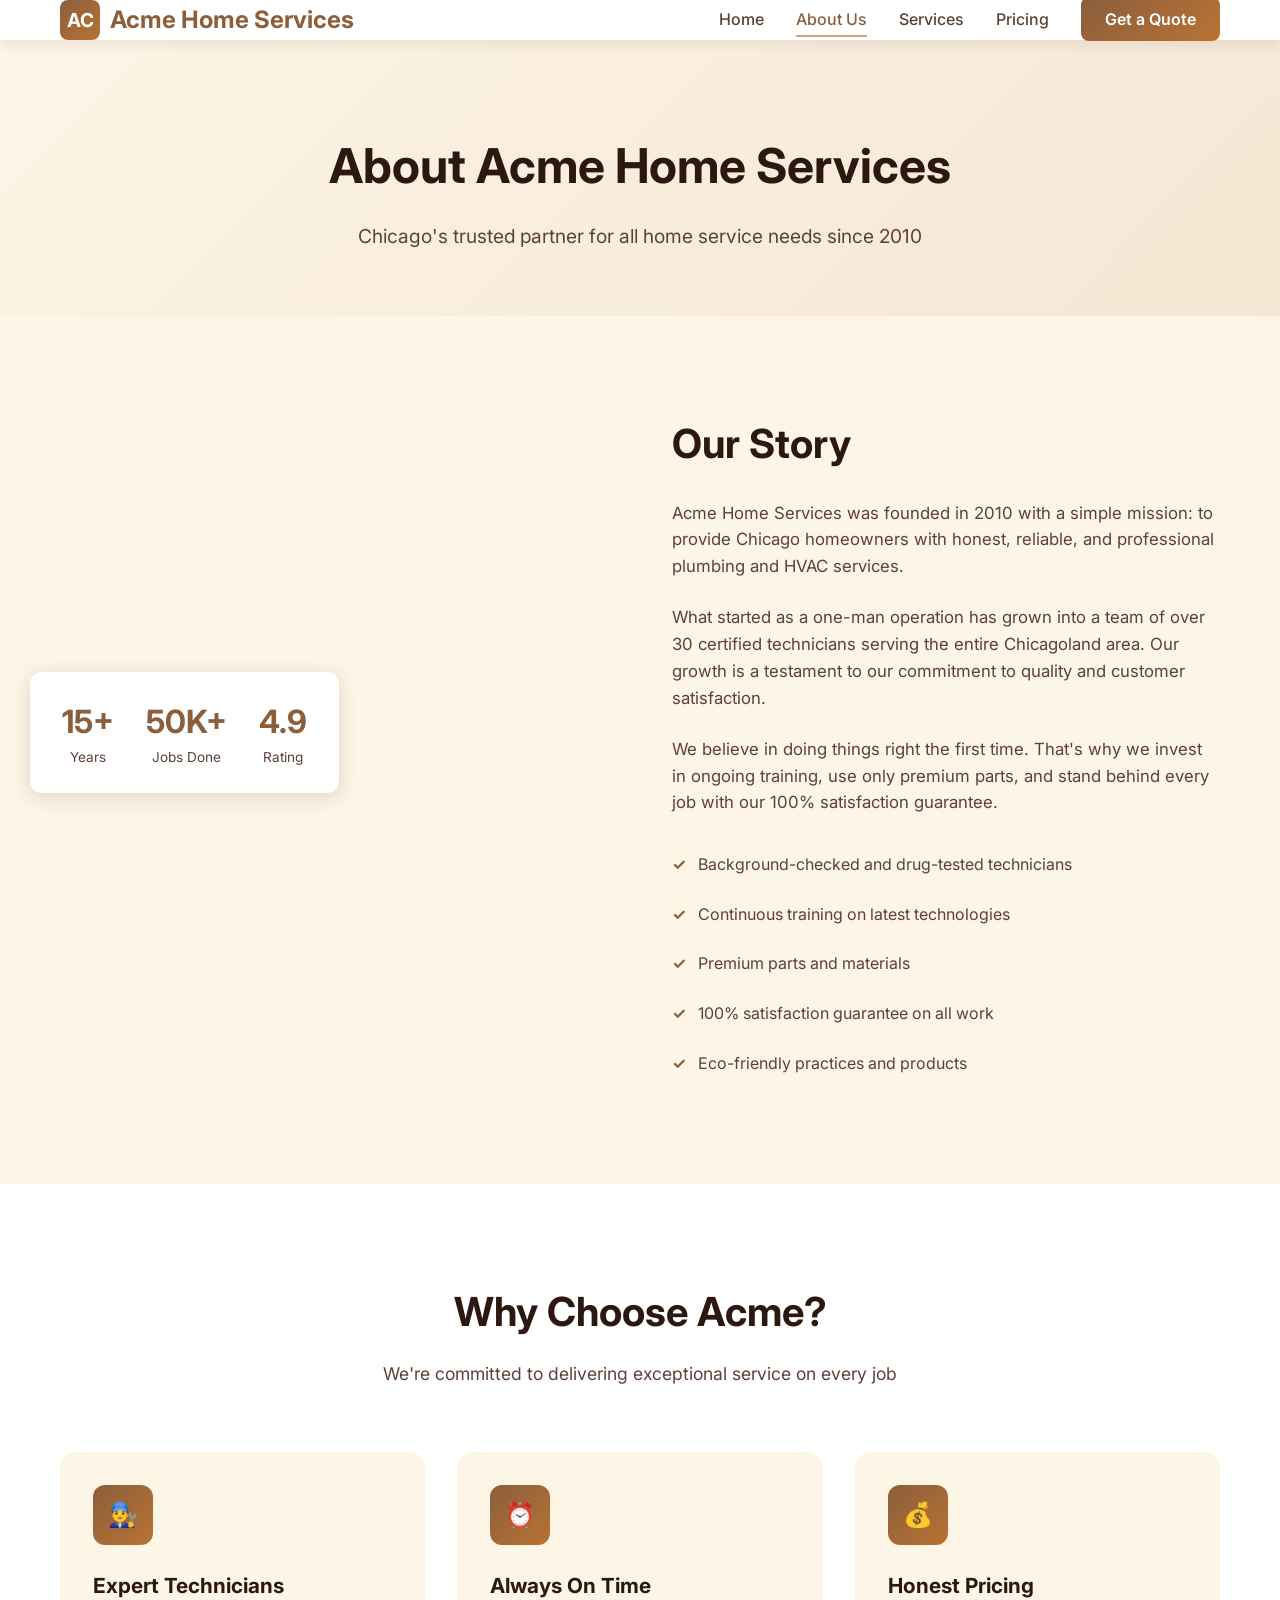
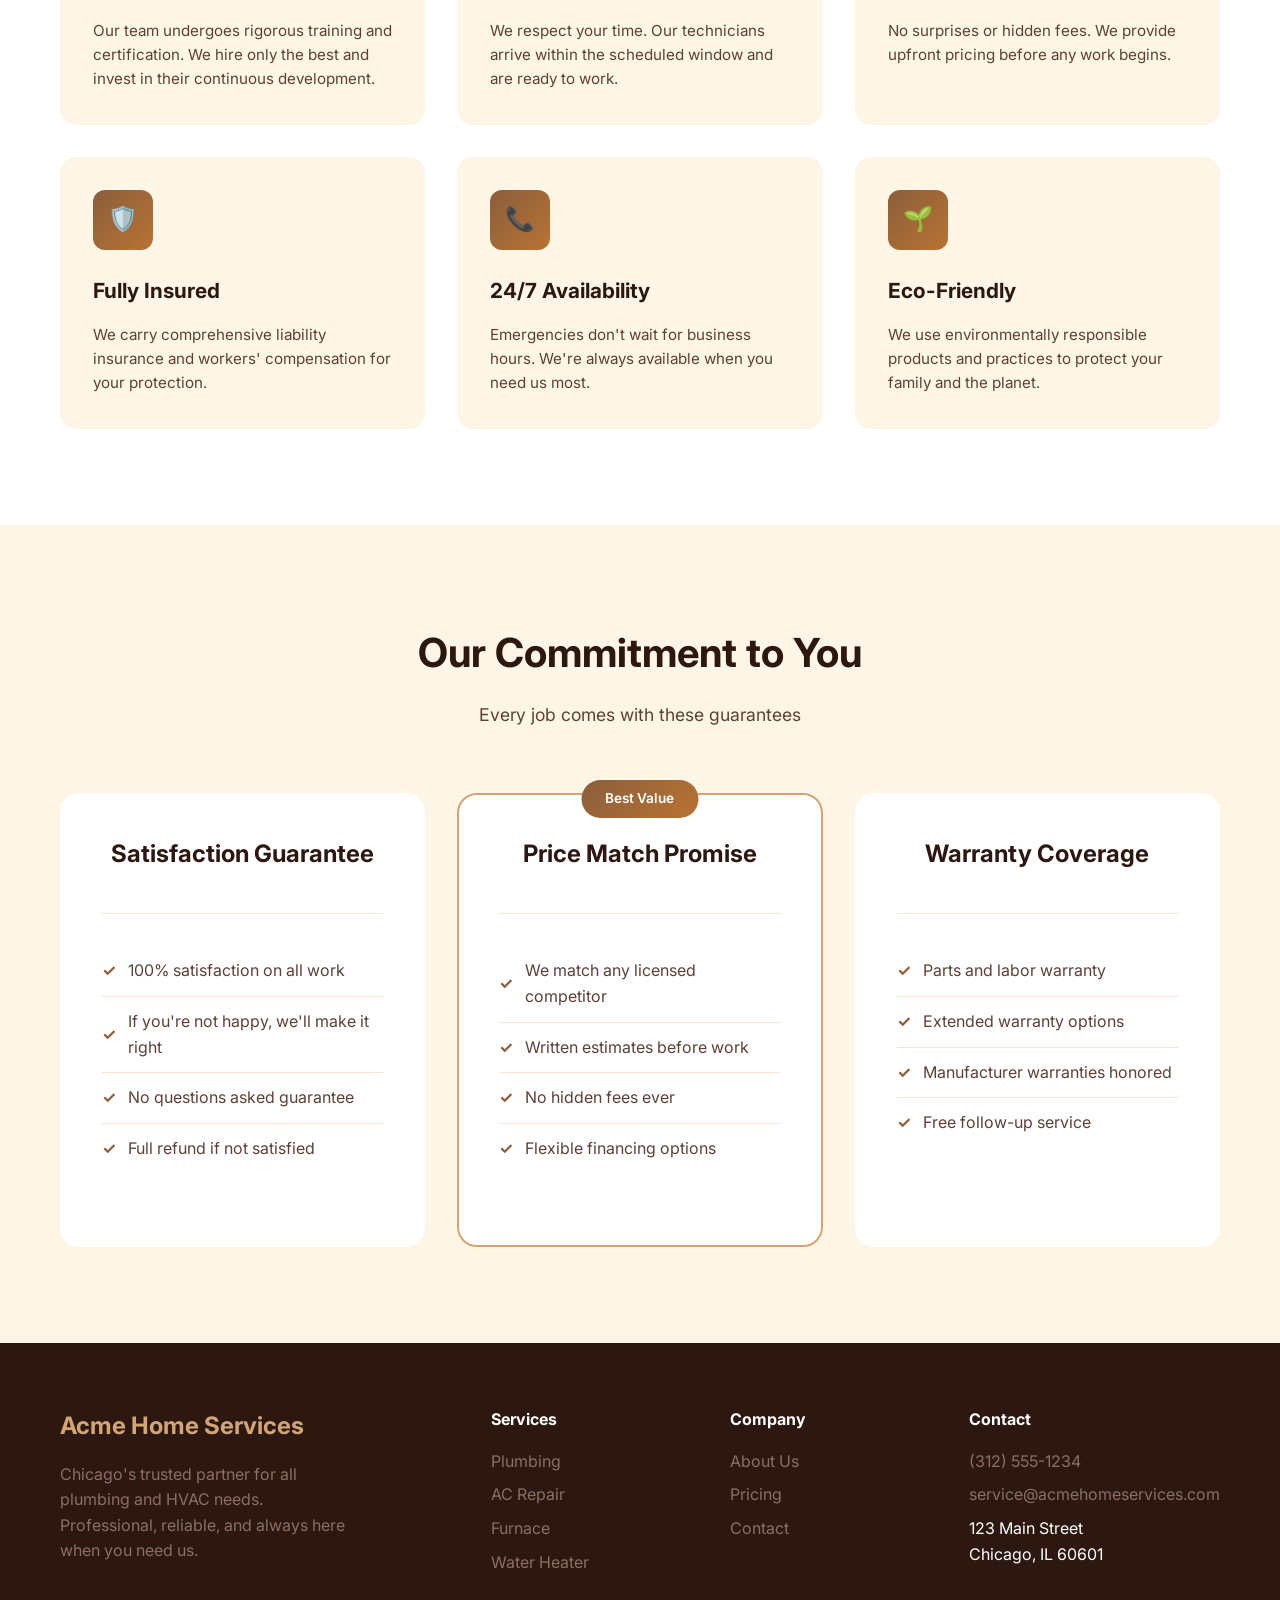
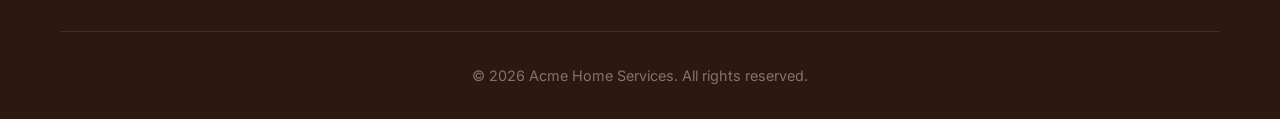
==== commit 80577f72: "Merge 8b505c594216bb00799ce310565473130c69fa84 into b97378e93ca1e545e93756a0abb6424176a9c531" ====
--- a/acme-home-services/about.html
+++ b/acme-home-services/about.html
@@ -3,114 +3,196 @@
 <head>
   <meta charset="UTF-8">
   <meta name="viewport" content="width=device-width, initial-scale=1.0">
+  <meta name="description" content="Learn about Acme Home Services - Chicago's trusted plumbing and HVAC experts with over 15 years of experience.">
   <title>About Us | Acme Home Services</title>
-  <meta name="description" content="Learn about Acme Home Services — Chicago's trusted plumbing and HVAC team since 2005.">
   <link rel="preconnect" href="https://fonts.googleapis.com">
-  <link href="https://fonts.googleapis.com/css2?family=DM+Serif+Display&family=Inter:wght@400;500;600;700&display=swap" rel="stylesheet">
+  <link rel="preconnect" href="https://fonts.gstatic.com" crossorigin>
+  <link href="https://fonts.googleapis.com/css2?family=Inter:wght@400;500;600;700&display=swap" rel="stylesheet">
   <link rel="stylesheet" href="css/style.css">
 </head>
 <body>
   <header>
-    <nav>
-      <a href="index.html" class="logo">Acme <span>Home</span></a>
-      <div class="nav-links">
-        <a href="index.html">Home</a>
-        <a href="about.html" class="active">About Us</a>
-        <a href="services.html">Services</a>
-        <a href="pricing.html">Pricing</a>
-        <a href="contact.html" class="nav-cta">Get a Quote</a>
-      </div>
-      <button class="mobile-toggle" aria-label="Toggle menu">☰</button>
+    <nav class="container">
+      <a href="index.html" class="logo">
+        <div class="logo-icon">AC</div>
+        Acme Home Services
+      </a>
+      <ul class="nav-links">
+        <li><a href="index.html">Home</a></li>
+        <li><a href="about.html" class="active">About Us</a></li>
+        <li><a href="services.html">Services</a></li>
+        <li><a href="pricing.html">Pricing</a></li>
+        <li><a href="contact.html" class="nav-cta">Get a Quote</a></li>
+      </ul>
+      <div class="mobile-menu">
+        <span></span>
+        <span></span>
+        <span></span>
+      </div>
     </nav>
   </header>
 
-  <main>
-    <section class="page-hero">
-      <div class="container">
-        <h1>About Acme Home Services</h1>
-        <p>Two decades of keeping Chicago homes comfortable, safe, and running smoothly.</p>
-      </div>
-    </section>
-
-    <section class="page-content">
-      <div class="container">
-        <div class="about-grid">
-          <div class="about-text">
-            <h2>Our Story</h2>
-            <p>Founded in 2005, Acme Home Services started as a small family operation with a simple idea: treat every home like your own. What began with one van and a toolbox has grown into Chicago's most trusted plumbing and HVAC team.</p>
-            <p>We've served over 15,000 homes across the Chicagoland area, building our reputation one job at a time. Our founders still run the business today, and that same family values-first approach guides every service call.</p>
-            <p>From emergency middle-of-the-night calls to planned system upgrades, we show up on time, explain what's going on in plain English, and get the job done right the first time.</p>
+  <section class="page-hero">
+    <div class="container">
+      <h1>About Acme Home Services</h1>
+      <p>Chicago's trusted partner for all home service needs since 2010</p>
+    </div>
+  </section>
+
+  <section class="about-content container" style="padding: 6rem 20px;">
+    <div class="about-image">
+      <img src="https://images.unsplash.com-1585704032915-c3400ca199e7?w=600&h=400&fit=crop" alt="Acme Home Services team" loading="lazy">
+      <div class="about-stats">
+        <div class="stat-item">
+          <div class="stat-number">15+</div>
+          <div class="stat-label">Years</div>
+        </div>
+        <div class="stat-item">
+          <div class="stat-number">50K+</div>
+          <div class="stat-label">Jobs Done</div>
+        </div>
+        <div class="stat-item">
+          <div class="stat-number">4.9</div>
+          <div class="stat-label">Rating</div>
+        </div>
+      </div>
+    </div>
+    <div class="about-text">
+      <h2>Our Story</h2>
+      <p>Acme Home Services was founded in 2010 with a simple mission: to provide Chicago homeowners with honest, reliable, and professional plumbing and HVAC services.</p>
+      <p>What started as a one-man operation has grown into a team of over 30 certified technicians serving the entire Chicagoland area. Our growth is a testament to our commitment to quality and customer satisfaction.</p>
+      <p>We believe in doing things right the first time. That's why we invest in ongoing training, use only premium parts, and stand behind every job with our 100% satisfaction guarantee.</p>
+      <ul class="values-list">
+        <li>Background-checked and drug-tested technicians</li>
+        <li>Continuous training on latest technologies</li>
+        <li>Premium parts and materials</li>
+        <li>100% satisfaction guarantee on all work</li>
+        <li>Eco-friendly practices and products</li>
+      </ul>
+    </div>
+  </section>
+
+  <section class="services">
+    <div class="container">
+      <div class="section-header">
+        <h2>Why Choose Acme?</h2>
+        <p>We're committed to delivering exceptional service on every job</p>
+      </div>
+      <div class="services-grid">
+        <div class="service-card">
+          <div class="service-icon">👨‍🔧</div>
+          <h3>Expert Technicians</h3>
+          <p>Our team undergoes rigorous training and certification. We hire only the best and invest in their continuous development.</p>
+        </div>
+        <div class="service-card">
+          <div class="service-icon">⏰</div>
+          <h3>Always On Time</h3>
+          <p>We respect your time. Our technicians arrive within the scheduled window and are ready to work.</p>
+        </div>
+        <div class="service-card">
+          <div class="service-icon">💰</div>
+          <h3>Honest Pricing</h3>
+          <p>No surprises or hidden fees. We provide upfront pricing before any work begins.</p>
+        </div>
+        <div class="service-card">
+          <div class="service-icon">🛡️</div>
+          <h3>Fully Insured</h3>
+          <p>We carry comprehensive liability insurance and workers' compensation for your protection.</p>
+        </div>
+        <div class="service-card">
+          <div class="service-icon">📞</div>
+          <h3>24/7 Availability</h3>
+          <p>Emergencies don't wait for business hours. We're always available when you need us most.</p>
+        </div>
+        <div class="service-card">
+          <div class="service-icon">🌱</div>
+          <h3>Eco-Friendly</h3>
+          <p>We use environmentally responsible products and practices to protect your family and the planet.</p>
+        </div>
+      </div>
+    </div>
+  </section>
+
+  <section class="pricing">
+    <div class="container">
+      <div class="section-header">
+        <h2>Our Commitment to You</h2>
+        <p>Every job comes with these guarantees</p>
+      </div>
+      <div class="pricing-grid">
+        <div class="pricing-card">
+          <div class="pricing-header">
+            <h3>Satisfaction Guarantee</h3>
           </div>
-          <div class="about-image">🏠</div>
-        </div>
-
-        <div class="section-header" style="margin-top:60px;">
-          <h2>Our Values</h2>
-          <p>The principles that guide every interaction.</p>
-        </div>
-        <div class="values-grid">
-          <div class="value-card">
-            <div class="icon">🤝</div>
-            <h3>Integrity</h3>
-            <p>We'll never recommend a repair you don't need. Honest advice, always.</p>
+          <ul class="pricing-features">
+            <li>100% satisfaction on all work</li>
+            <li>If you're not happy, we'll make it right</li>
+            <li>No questions asked guarantee</li>
+            <li>Full refund if not satisfied</li>
+          </ul>
+        </div>
+        <div class="pricing-card featured">
+          <div class="pricing-badge">Best Value</div>
+          <div class="pricing-header">
+            <h3>Price Match Promise</h3>
           </div>
-          <div class="value-card">
-            <div class="icon">⭐</div>
-            <h3>Excellence</h3>
-            <p>Good enough isn't. We hold ourselves to the highest standard on every job.</p>
+          <ul class="pricing-features">
+            <li>We match any licensed competitor</li>
+            <li>Written estimates before work</li>
+            <li>No hidden fees ever</li>
+            <li>Flexible financing options</li>
+          </ul>
+        </div>
+        <div class="pricing-card">
+          <div class="pricing-header">
+            <h3>Warranty Coverage</h3>
           </div>
-          <div class="value-card">
-            <div class="icon">❤️</div>
-            <h3>Community</h3>
-            <p>We're your neighbors. Supporting local causes and hiring locally matters to us.</p>
-          </div>
-          <div class="value-card">
-            <div class="icon">🌱</div>
-            <h3>Sustainability</h3>
-            <p>We recommend energy-efficient solutions that save you money and help the planet.</p>
-          </div>
-        </div>
-      </div>
-    </section>
-
-    <section class="cta-section">
-      <div class="container">
-        <h2>Let's Work Together</h2>
-        <p>Experience the Acme difference for yourself. Schedule your first visit today.</p>
-        <a href="contact.html" class="btn btn-white">Contact Us</a>
-      </div>
-    </section>
-  </main>
+          <ul class="pricing-features">
+            <li>Parts and labor warranty</li>
+            <li>Extended warranty options</li>
+            <li>Manufacturer warranties honored</li>
+            <li>Free follow-up service</li>
+          </ul>
+        </div>
+      </div>
+    </div>
+  </section>
 
   <footer>
     <div class="container">
-      <div class="footer-grid">
+      <div class="footer-content">
         <div class="footer-brand">
-          <span class="logo">Acme Home</span>
-          <p>Trusted plumbing and HVAC services for Chicago homes and businesses since 2005.</p>
-        </div>
-        <div class="footer-col">
+          <h3>Acme Home Services</h3>
+          <p>Chicago's trusted partner for all plumbing and HVAC needs. Professional, reliable, and always here when you need us.</p>
+        </div>
+        <div class="footer-links">
           <h4>Services</h4>
-          <a href="services.html">Plumbing</a>
-          <a href="services.html">HVAC</a>
-          <a href="services.html">Water Heaters</a>
-          <a href="services.html">Sewer & Drain</a>
-        </div>
-        <div class="footer-col">
+          <ul>
+            <li><a href="services.html">Plumbing</a></li>
+            <li><a href="services.html">AC Repair</a></li>
+            <li><a href="services.html">Furnace</a></li>
+            <li><a href="services.html">Water Heater</a></li>
+          </ul>
+        </div>
+        <div class="footer-links">
           <h4>Company</h4>
-          <a href="about.html">About Us</a>
-          <a href="pricing.html">Pricing</a>
-          <a href="contact.html">Contact</a>
-        </div>
-        <div class="footer-col">
+          <ul>
+            <li><a href="about.html">About Us</a></li>
+            <li><a href="pricing.html">Pricing</a></li>
+            <li><a href="contact.html">Contact</a></li>
+          </ul>
+        </div>
+        <div class="footer-links">
           <h4>Contact</h4>
-          <a href="tel:+13125551234">(312) 555-1234</a>
-          <a href="mailto:info@acmehomeservices.com">info@acmehomeservices.com</a>
-          <a href="#">Chicago, IL 60601</a>
+          <ul>
+            <li><a href="tel:3125551234">(312) 555-1234</a></li>
+            <li><a href="mailto:service@acmehomeservices.com">service@acmehomeservices.com</a></li>
+            <li><span>123 Main Street<br>Chicago, IL 60601</span></li>
+          </ul>
         </div>
       </div>
       <div class="footer-bottom">
-        &copy; 2026 Acme Home Services. All rights reserved. Licensed in Illinois.
+        <p>&copy; 2026 Acme Home Services. All rights reserved.</p>
       </div>
     </div>
   </footer>
--- a/acme-home-services/css/style.css
+++ b/acme-home-services/css/style.css
@@ -1,250 +1,274 @@
 :root {
-  --color-primary: #C4763B;
-  --color-primary-dark: #A65E2B;
-  --color-primary-light: #E8A86D;
-  --color-secondary: #5B7B6F;
-  --color-secondary-dark: #4A6559;
-  --color-accent: #D4A574;
-  --color-bg: #FAF7F2;
-  --color-bg-alt: #F0EBE3;
-  --color-text: #2C2C2C;
-  --color-text-light: #5A5A5A;
-  --color-text-muted: #8A8A8A;
-  --color-white: #FFFFFF;
-  --color-border: #E0D8CC;
-  --shadow-sm: 0 1px 3px rgba(0,0,0,0.08);
-  --shadow-md: 0 4px 12px rgba(0,0,0,0.1);
-  --shadow-lg: 0 8px 30px rgba(0,0,0,0.12);
-  --radius: 8px;
-  --radius-lg: 16px;
-  --transition: 0.3s ease;
-  --font-heading: 'DM Serif Display', Georgia, serif;
-  --font-body: 'Inter', -apple-system, BlinkMacSystemFont, sans-serif;
-}
-
-* { margin: 0; padding: 0; box-sizing: border-box; }
-
-html { scroll-behavior: smooth; }
+  --warm-brown: #8B5E3C;
+  --warm-brown-light: #A67B5B;
+  --warm-cream: #FDF5E6;
+  --warm-cream-dark: #F5E6D3;
+  --accent-gold: #D4A574;
+  --accent-copper: #B87333;
+  --text-dark: #2C1810;
+  --text-medium: #5D4037;
+  --text-light: #8D6E63;
+  --white: #FFFFFF;
+  --shadow-soft: 0 2px 15px rgba(44, 24, 16, 0.1);
+  --shadow-medium: 0 4px 20px rgba(44, 24, 16, 0.15);
+  --transition: all 0.3s ease;
+}
+
+* {
+  margin: 0;
+  padding: 0;
+  box-sizing: border-box;
+}
 
 body {
-  font-family: var(--font-body);
-  color: var(--color-text);
-  background: var(--color-bg);
+  font-family: 'Inter', -apple-system, BlinkMacSystemFont, 'Segoe UI', Roboto, sans-serif;
+  background: var(--warm-cream);
+  color: var(--text-dark);
   line-height: 1.6;
 }
-
-a { text-decoration: none; color: inherit; }
-ul { list-style: none; }
-img { max-width: 100%; height: auto; }
 
 .container {
   max-width: 1200px;
   margin: 0 auto;
-  padding: 0 24px;
+  padding: 0 20px;
 }
 
 /* Header */
 header {
+  background: var(--white);
+  box-shadow: var(--shadow-soft);
   position: fixed;
+  width: 100%;
   top: 0;
-  left: 0;
-  right: 0;
-  background: rgba(255,255,255,0.95);
-  backdrop-filter: blur(10px);
   z-index: 1000;
-  border-bottom: 1px solid var(--color-border);
 }
 
 nav {
   display: flex;
   justify-content: space-between;
   align-items: center;
-  padding: 16px 24px;
-  max-width: 1200px;
-  margin: 0 auto;
+  padding: 1rem 0;
 }
 
 .logo {
-  font-family: var(--font-heading);
+  display: flex;
+  align-items: center;
+  gap: 10px;
+  text-decoration: none;
+  color: var(--warm-brown);
   font-size: 1.5rem;
-  color: var(--color-primary);
-}
-
-.logo span { color: var(--color-secondary); }
+  font-weight: 700;
+}
+
+.logo-icon {
+  width: 40px;
+  height: 40px;
+  background: linear-gradient(135deg, var(--warm-brown), var(--accent-copper));
+  border-radius: 8px;
+  display: flex;
+  align-items: center;
+  justify-content: center;
+  color: var(--white);
+  font-size: 1.2rem;
+}
 
 .nav-links {
   display: flex;
-  gap: 32px;
-  align-items: center;
+  gap: 2rem;
+  list-style: none;
 }
 
 .nav-links a {
-  font-size: 0.9rem;
+  text-decoration: none;
+  color: var(--text-medium);
   font-weight: 500;
-  color: var(--color-text-light);
-  transition: color var(--transition);
+  transition: var(--transition);
+  padding: 0.5rem 0;
   position: relative;
 }
 
 .nav-links a:hover,
 .nav-links a.active {
-  color: var(--color-primary);
-}
-
-.nav-links a.active::after {
+  color: var(--warm-brown);
+}
+
+.nav-links a::after {
   content: '';
   position: absolute;
-  bottom: -4px;
+  bottom: 0;
   left: 0;
-  right: 0;
+  width: 0;
   height: 2px;
-  background: var(--color-primary);
-  border-radius: 1px;
+  background: var(--accent-gold);
+  transition: var(--transition);
+}
+
+.nav-links a:hover::after,
+.nav-links a.active::after {
+  width: 100%;
 }
 
 .nav-cta {
-  background: var(--color-primary) !important;
-  color: var(--color-white) !important;
-  padding: 10px 24px;
-  border-radius: var(--radius);
+  background: linear-gradient(135deg, var(--warm-brown), var(--accent-copper));
+  color: var(--white) !important;
+  padding: 0.75rem 1.5rem !important;
+  border-radius: 8px;
   font-weight: 600 !important;
-  transition: background var(--transition) !important;
+}
+
+.nav-cta::after {
+  display: none !important;
 }
 
 .nav-cta:hover {
-  background: var(--color-primary-dark) !important;
-}
-
-.mobile-toggle {
+  transform: translateY(-2px);
+  box-shadow: var(--shadow-medium);
+}
+
+.mobile-menu {
   display: none;
-  background: none;
-  border: none;
-  font-size: 1.5rem;
+  flex-direction: column;
+  gap: 5px;
   cursor: pointer;
-  color: var(--color-text);
-}
-
-/* Hero */
+  padding: 10px;
+}
+
+.mobile-menu span {
+  width: 25px;
+  height: 3px;
+  background: var(--warm-brown);
+  border-radius: 2px;
+  transition: var(--transition);
+}
+
+/* Hero Section */
 .hero {
-  padding: 140px 0 80px;
-  background: linear-gradient(135deg, var(--color-bg) 0%, var(--color-bg-alt) 100%);
-}
-
-.hero .container {
+  min-height: 100vh;
+  display: flex;
+  align-items: center;
+  background: linear-gradient(135deg, var(--warm-cream) 0%, var(--warm-cream-dark) 100%);
+  padding-top: 80px;
+  position: relative;
+  overflow: hidden;
+}
+
+.hero-content {
   display: grid;
   grid-template-columns: 1fr 1fr;
-  gap: 60px;
-  align-items: center;
-}
-
-.hero-content h1 {
-  font-family: var(--font-heading);
-  font-size: 3.2rem;
-  line-height: 1.15;
-  margin-bottom: 20px;
-  color: var(--color-text);
-}
-
-.hero-content h1 span { color: var(--color-primary); }
-
-.hero-content p {
-  font-size: 1.15rem;
-  color: var(--color-text-light);
-  margin-bottom: 32px;
-  max-width: 480px;
+  gap: 4rem;
+  align-items: center;
+}
+
+.hero-text h1 {
+  font-size: 3.5rem;
+  line-height: 1.1;
+  color: var(--text-dark);
+  margin-bottom: 1.5rem;
+}
+
+.hero-text h1 span {
+  color: var(--warm-brown);
+}
+
+.hero-text p {
+  font-size: 1.2rem;
+  color: var(--text-medium);
+  margin-bottom: 2rem;
+  max-width: 500px;
 }
 
 .hero-buttons {
   display: flex;
-  gap: 16px;
-}
-
-.btn {
+  gap: 1rem;
+  flex-wrap: wrap;
+}
+
+.btn-primary {
+  background: linear-gradient(135deg, var(--warm-brown), var(--accent-copper));
+  color: var(--white);
+  padding: 1rem 2rem;
+  border-radius: 8px;
+  text-decoration: none;
+  font-weight: 600;
+  transition: var(--transition);
   display: inline-flex;
   align-items: center;
   gap: 8px;
-  padding: 14px 28px;
-  border-radius: var(--radius);
+}
+
+.btn-primary:hover {
+  transform: translateY(-3px);
+  box-shadow: var(--shadow-medium);
+}
+
+.btn-secondary {
+  background: var(--white);
+  color: var(--warm-brown);
+  padding: 1rem 2rem;
+  border-radius: 8px;
+  text-decoration: none;
   font-weight: 600;
-  font-size: 0.95rem;
-  transition: all var(--transition);
-  border: none;
-  cursor: pointer;
-}
-
-.btn-primary {
-  background: var(--color-primary);
-  color: var(--color-white);
-}
-
-.btn-primary:hover {
-  background: var(--color-primary-dark);
-  transform: translateY(-1px);
-  box-shadow: var(--shadow-md);
-}
-
-.btn-secondary {
-  background: var(--color-white);
-  color: var(--color-text);
-  border: 1px solid var(--color-border);
+  border: 2px solid var(--warm-brown);
+  transition: var(--transition);
+  display: inline-flex;
+  align-items: center;
+  gap: 8px;
 }
 
 .btn-secondary:hover {
-  background: var(--color-bg-alt);
-  border-color: var(--color-primary-light);
-}
-
-.hero-visual {
+  background: var(--warm-brown);
+  color: var(--white);
+  transform: translateY(-3px);
+}
+
+.hero-image {
   position: relative;
 }
 
-.hero-card {
-  background: var(--color-white);
-  border-radius: var(--radius-lg);
-  padding: 40px;
-  box-shadow: var(--shadow-lg);
-  text-align: center;
-}
-
-.hero-card .icon {
-  font-size: 4rem;
-  margin-bottom: 16px;
-}
-
-.hero-card h3 {
-  font-family: var(--font-heading);
-  font-size: 1.5rem;
-  margin-bottom: 8px;
-}
-
-.hero-card p {
-  color: var(--color-text-light);
-  margin-bottom: 24px;
-}
-
-.hero-card .rating {
-  color: var(--color-primary);
+.hero-image img {
+  width: 100%;
+  border-radius: 20px;
+  box-shadow: var(--shadow-medium);
+}
+
+.hero-badge {
+  position: absolute;
+  bottom: 20px;
+  right: 20px;
+  background: var(--white);
+  padding: 1rem 1.5rem;
+  border-radius: 12px;
+  box-shadow: var(--shadow-medium);
+  display: flex;
+  align-items: center;
+  gap: 10px;
+}
+
+.hero-badge-icon {
+  width: 40px;
+  height: 40px;
+  background: linear-gradient(135deg, #4CAF50, #45a049);
+  border-radius: 50%;
+  display: flex;
+  align-items: center;
+  justify-content: center;
+  color: var(--white);
   font-size: 1.2rem;
-  margin-bottom: 8px;
-}
-
-.hero-card .reviews {
-  font-size: 0.85rem;
-  color: var(--color-text-muted);
 }
 
 /* Trust Bar */
 .trust-bar {
-  padding: 40px 0;
-  background: var(--color-white);
-  border-top: 1px solid var(--color-border);
-  border-bottom: 1px solid var(--color-border);
+  background: var(--white);
+  padding: 3rem 0;
+  border-top: 1px solid var(--warm-cream-dark);
+  border-bottom: 1px solid var(--warm-cream-dark);
 }
 
 .trust-items {
   display: flex;
   justify-content: center;
-  gap: 48px;
+  align-items: center;
+  gap: 4rem;
   flex-wrap: wrap;
 }
 
@@ -252,450 +276,559 @@
   display: flex;
   align-items: center;
   gap: 12px;
-  font-size: 0.9rem;
-  color: var(--color-text-light);
-}
-
-.trust-item .icon {
-  font-size: 1.5rem;
-}
-
-/* Section styles */
-.section {
-  padding: 80px 0;
-}
-
-.section-alt {
-  background: var(--color-bg-alt);
+  color: var(--text-medium);
+}
+
+.trust-item-icon {
+  font-size: 2rem;
+  color: var(--accent-gold);
+}
+
+.trust-item strong {
+  display: block;
+  color: var(--text-dark);
+  font-size: 1.1rem;
+}
+
+/* Services Section */
+.services {
+  padding: 6rem 0;
+  background: var(--white);
 }
 
 .section-header {
   text-align: center;
-  margin-bottom: 60px;
+  margin-bottom: 4rem;
 }
 
 .section-header h2 {
-  font-family: var(--font-heading);
-  font-size: 2.4rem;
-  margin-bottom: 16px;
+  font-size: 2.5rem;
+  color: var(--text-dark);
+  margin-bottom: 1rem;
 }
 
 .section-header p {
-  font-size: 1.1rem;
-  color: var(--color-text-light);
+  color: var(--text-medium);
   max-width: 600px;
   margin: 0 auto;
-}
-
-/* Services */
+  font-size: 1.1rem;
+}
+
 .services-grid {
   display: grid;
   grid-template-columns: repeat(auto-fit, minmax(280px, 1fr));
-  gap: 24px;
+  gap: 2rem;
 }
 
 .service-card {
-  background: var(--color-white);
-  border-radius: var(--radius-lg);
-  padding: 36px;
-  box-shadow: var(--shadow-sm);
-  border: 1px solid var(--color-border);
-  transition: all var(--transition);
+  background: var(--warm-cream);
+  padding: 2rem;
+  border-radius: 16px;
+  transition: var(--transition);
+  border: 1px solid transparent;
 }
 
 .service-card:hover {
-  transform: translateY(-4px);
-  box-shadow: var(--shadow-md);
-  border-color: var(--color-primary-light);
-}
-
-.service-card .icon {
-  font-size: 2.5rem;
-  margin-bottom: 16px;
+  transform: translateY(-5px);
+  box-shadow: var(--shadow-medium);
+  border-color: var(--accent-gold);
+}
+
+.service-icon {
+  width: 60px;
+  height: 60px;
+  background: linear-gradient(135deg, var(--warm-brown), var(--accent-copper));
+  border-radius: 12px;
+  display: flex;
+  align-items: center;
+  justify-content: center;
+  color: var(--white);
+  font-size: 1.5rem;
+  margin-bottom: 1.5rem;
 }
 
 .service-card h3 {
-  font-family: var(--font-heading);
   font-size: 1.3rem;
-  margin-bottom: 12px;
+  color: var(--text-dark);
+  margin-bottom: 1rem;
 }
 
 .service-card p {
-  color: var(--color-text-light);
+  color: var(--text-medium);
   font-size: 0.95rem;
 }
 
-/* Why Us */
-.why-grid {
-  display: grid;
-  grid-template-columns: repeat(auto-fit, minmax(250px, 1fr));
-  gap: 32px;
-}
-
-.why-item {
-  text-align: center;
-  padding: 24px;
-}
-
-.why-item .icon {
-  font-size: 2.5rem;
-  margin-bottom: 16px;
-}
-
-.why-item h3 {
-  font-family: var(--font-heading);
-  font-size: 1.2rem;
-  margin-bottom: 8px;
-}
-
-.why-item p {
-  color: var(--color-text-light);
-  font-size: 0.9rem;
-}
-
-/* CTA */
-.cta-section {
-  padding: 80px 0;
-  background: var(--color-primary);
-  color: var(--color-white);
-}
-
-.cta-section .container {
-  text-align: center;
-}
-
-.cta-section h2 {
-  font-family: var(--font-heading);
-  font-size: 2.4rem;
-  margin-bottom: 16px;
-}
-
-.cta-section p {
-  font-size: 1.1rem;
-  opacity: 0.9;
-  margin-bottom: 32px;
-  max-width: 500px;
-  margin-left: auto;
-  margin-right: auto;
-}
-
-.btn-white {
-  background: var(--color-white);
-  color: var(--color-primary);
-}
-
-.btn-white:hover {
-  background: var(--color-bg);
-  transform: translateY(-1px);
-  box-shadow: var(--shadow-md);
-}
-
-/* Footer */
-footer {
-  background: var(--color-text);
-  color: var(--color-white);
-  padding: 60px 0 24px;
-}
-
-.footer-grid {
-  display: grid;
-  grid-template-columns: 2fr 1fr 1fr 1fr;
-  gap: 40px;
-  margin-bottom: 40px;
-}
-
-.footer-brand .logo {
-  color: var(--color-white);
-  font-size: 1.4rem;
-  margin-bottom: 12px;
-  display: block;
-}
-
-.footer-brand p {
-  color: #AAA;
-  font-size: 0.9rem;
-  line-height: 1.7;
-}
-
-.footer-col h4 {
-  font-family: var(--font-heading);
-  font-size: 1rem;
-  margin-bottom: 16px;
-  color: var(--color-accent);
-}
-
-.footer-col a {
-  display: block;
-  color: #AAA;
-  font-size: 0.85rem;
-  padding: 4px 0;
-  transition: color var(--transition);
-}
-
-.footer-col a:hover { color: var(--color-white); }
-
-.footer-bottom {
-  border-top: 1px solid #444;
-  padding-top: 24px;
-  text-align: center;
-  font-size: 0.8rem;
-  color: #777;
-}
-
-/* Pages */
-.page-hero {
-  padding: 120px 0 60px;
-  background: linear-gradient(135deg, var(--color-bg) 0%, var(--color-bg-alt) 100%);
-  text-align: center;
-}
-
-.page-hero h1 {
-  font-family: var(--font-heading);
-  font-size: 2.8rem;
-  margin-bottom: 16px;
-}
-
-.page-hero p {
-  font-size: 1.1rem;
-  color: var(--color-text-light);
-  max-width: 600px;
-  margin: 0 auto;
-}
-
-.page-content {
-  padding: 60px 0;
-}
-
-/* About page */
-.about-grid {
+/* About Section */
+.about-content {
   display: grid;
   grid-template-columns: 1fr 1fr;
-  gap: 48px;
-  align-items: center;
-  margin-bottom: 60px;
+  gap: 4rem;
+  align-items: center;
+}
+
+.about-image {
+  position: relative;
+}
+
+.about-image img {
+  width: 100%;
+  border-radius: 20px;
+  box-shadow: var(--shadow-medium);
+}
+
+.about-stats {
+  position: absolute;
+  bottom: -30px;
+  left: -30px;
+  background: var(--white);
+  padding: 1.5rem 2rem;
+  border-radius: 12px;
+  box-shadow: var(--shadow-medium);
+  display: flex;
+  gap: 2rem;
+}
+
+.stat-item {
+  text-align: center;
+}
+
+.stat-number {
+  font-size: 2rem;
+  font-weight: 700;
+  color: var(--warm-brown);
+}
+
+.stat-label {
+  font-size: 0.85rem;
+  color: var(--text-medium);
 }
 
 .about-text h2 {
-  font-family: var(--font-heading);
-  font-size: 2rem;
-  margin-bottom: 16px;
+  font-size: 2.5rem;
+  color: var(--text-dark);
+  margin-bottom: 1.5rem;
 }
 
 .about-text p {
-  color: var(--color-text-light);
-  margin-bottom: 16px;
-  line-height: 1.8;
-}
-
-.about-image {
-  background: var(--color-bg-alt);
-  border-radius: var(--radius-lg);
-  padding: 60px;
-  text-align: center;
-  font-size: 5rem;
-}
-
-.values-grid {
-  display: grid;
-  grid-template-columns: repeat(auto-fit, minmax(220px, 1fr));
-  gap: 24px;
-  margin-top: 40px;
-}
-
-.value-card {
-  background: var(--color-white);
-  padding: 28px;
-  border-radius: var(--radius-lg);
-  box-shadow: var(--shadow-sm);
-  text-align: center;
-  border: 1px solid var(--color-border);
-}
-
-.value-card .icon { font-size: 2rem; margin-bottom: 12px; }
-.value-card h3 { font-family: var(--font-heading); font-size: 1.1rem; margin-bottom: 8px; }
-.value-card p { color: var(--color-text-light); font-size: 0.85rem; }
-
-/* Pricing */
+  color: var(--text-medium);
+  margin-bottom: 1.5rem;
+  font-size: 1.05rem;
+}
+
+.values-list {
+  list-style: none;
+  margin-top: 1.5rem;
+}
+
+.values-list li {
+  display: flex;
+  align-items: center;
+  gap: 12px;
+  padding: 0.75rem 0;
+  color: var(--text-medium);
+}
+
+.values-list li::before {
+  content: '✓';
+  color: var(--warm-brown);
+  font-weight: 700;
+}
+
+/* Pricing Section */
+.pricing {
+  padding: 6rem 0;
+  background: var(--warm-cream);
+}
+
 .pricing-grid {
   display: grid;
-  grid-template-columns: repeat(auto-fit, minmax(300px, 1fr));
-  gap: 24px;
-  max-width: 960px;
-  margin: 0 auto;
+  grid-template-columns: repeat(auto-fit, minmax(320px, 1fr));
+  gap: 2rem;
 }
 
 .pricing-card {
-  background: var(--color-white);
-  border-radius: var(--radius-lg);
-  padding: 40px;
-  box-shadow: var(--shadow-sm);
-  border: 2px solid var(--color-border);
-  text-align: center;
-  transition: all var(--transition);
+  background: var(--white);
+  border-radius: 20px;
+  padding: 2.5rem;
+  position: relative;
+  transition: var(--transition);
+  border: 2px solid transparent;
+}
+
+.pricing-card:hover {
+  transform: translateY(-5px);
+  box-shadow: var(--shadow-medium);
 }
 
 .pricing-card.featured {
-  border-color: var(--color-primary);
-  position: relative;
-  transform: scale(1.02);
-}
-
-.pricing-card.featured::before {
-  content: 'Most Popular';
+  border-color: var(--accent-gold);
+  transform: scale(1.05);
+}
+
+.pricing-card.featured:hover {
+  transform: scale(1.05) translateY(-5px);
+}
+
+.pricing-badge {
   position: absolute;
-  top: -14px;
+  top: -15px;
   left: 50%;
   transform: translateX(-50%);
-  background: var(--color-primary);
-  color: var(--color-white);
-  padding: 4px 20px;
+  background: linear-gradient(135deg, var(--warm-brown), var(--accent-copper));
+  color: var(--white);
+  padding: 0.5rem 1.5rem;
   border-radius: 20px;
-  font-size: 0.8rem;
+  font-size: 0.85rem;
   font-weight: 600;
 }
 
-.pricing-card h3 {
-  font-family: var(--font-heading);
-  font-size: 1.4rem;
-  margin-bottom: 8px;
-}
-
-.pricing-card .price {
-  font-size: 2.5rem;
+.pricing-header {
+  text-align: center;
+  padding-bottom: 2rem;
+  border-bottom: 1px solid var(--warm-cream-dark);
+  margin-bottom: 2rem;
+}
+
+.pricing-header h3 {
+  font-size: 1.5rem;
+  color: var(--text-dark);
+  margin-bottom: 0.5rem;
+}
+
+.pricing-price {
+  font-size: 3rem;
   font-weight: 700;
-  color: var(--color-primary);
-  margin: 16px 0;
-}
-
-.pricing-card .price span {
-  font-size: 0.9rem;
+  color: var(--warm-brown);
+}
+
+.pricing-price span {
+  font-size: 1rem;
   font-weight: 400;
-  color: var(--color-text-muted);
-}
-
-.pricing-card ul {
-  text-align: left;
-  margin: 24px 0;
-}
-
-.pricing-card li {
-  padding: 8px 0;
-  font-size: 0.9rem;
-  color: var(--color-text-light);
-  display: flex;
-  align-items: center;
-  gap: 8px;
-}
-
-.pricing-card li::before {
+  color: var(--text-medium);
+}
+
+.pricing-features {
+  list-style: none;
+  margin-bottom: 2rem;
+}
+
+.pricing-features li {
+  display: flex;
+  align-items: center;
+  gap: 12px;
+  padding: 0.75rem 0;
+  color: var(--text-medium);
+  border-bottom: 1px solid var(--warm-cream-dark);
+}
+
+.pricing-features li:last-child {
+  border-bottom: none;
+}
+
+.pricing-features li::before {
   content: '✓';
-  color: var(--color-secondary);
+  color: var(--warm-brown);
   font-weight: 700;
-}
-
-/* Contact */
-.contact-grid {
+  flex-shrink: 0;
+}
+
+.pricing-features li.excluded {
+  color: var(--text-light);
+  text-decoration: line-through;
+}
+
+.pricing-features li.excluded::before {
+  content: '✕';
+  color: var(--text-light);
+}
+
+.pricing-btn {
+  width: 100%;
+  text-align: center;
+  justify-content: center;
+}
+
+/* Contact Section */
+.contact {
+  padding: 6rem 0;
+  background: var(--white);
+}
+
+.contact-wrapper {
   display: grid;
   grid-template-columns: 1fr 1fr;
-  gap: 48px;
+  gap: 4rem;
+}
+
+.contact-info h2 {
+  font-size: 2rem;
+  color: var(--text-dark);
+  margin-bottom: 1.5rem;
+}
+
+.contact-info p {
+  color: var(--text-medium);
+  margin-bottom: 2rem;
+}
+
+.contact-details {
+  list-style: none;
+}
+
+.contact-details li {
+  display: flex;
+  align-items: center;
+  gap: 1rem;
+  padding: 1rem 0;
+  border-bottom: 1px solid var(--warm-cream-dark);
+}
+
+.contact-details li:last-child {
+  border-bottom: none;
+}
+
+.contact-icon {
+  width: 48px;
+  height: 48px;
+  background: var(--warm-cream);
+  border-radius: 10px;
+  display: flex;
+  align-items: center;
+  justify-content: center;
+  color: var(--warm-brown);
+  font-size: 1.2rem;
+  flex-shrink: 0;
+}
+
+.contact-details strong {
+  display: block;
+  color: var(--text-dark);
+  margin-bottom: 2px;
+}
+
+.contact-details span {
+  color: var(--text-medium);
+  font-size: 0.95rem;
 }
 
 .contact-form {
-  background: var(--color-white);
-  padding: 40px;
-  border-radius: var(--radius-lg);
-  box-shadow: var(--shadow-sm);
-}
-
-.contact-form h2 {
-  font-family: var(--font-heading);
-  font-size: 1.8rem;
-  margin-bottom: 24px;
+  background: var(--warm-cream);
+  padding: 2.5rem;
+  border-radius: 20px;
 }
 
 .form-group {
-  margin-bottom: 20px;
+  margin-bottom: 1.5rem;
 }
 
 .form-group label {
   display: block;
-  font-size: 0.85rem;
-  font-weight: 600;
-  margin-bottom: 6px;
-  color: var(--color-text);
+  margin-bottom: 0.5rem;
+  color: var(--text-dark);
+  font-weight: 500;
 }
 
 .form-group input,
 .form-group textarea,
 .form-group select {
   width: 100%;
-  padding: 12px 16px;
-  border: 1px solid var(--color-border);
-  border-radius: var(--radius);
-  font-family: var(--font-body);
-  font-size: 0.95rem;
-  transition: border-color var(--transition);
-  background: var(--color-bg);
+  padding: 1rem;
+  border: 2px solid var(--warm-cream-dark);
+  border-radius: 10px;
+  font-size: 1rem;
+  transition: var(--transition);
+  background: var(--white);
 }
 
 .form-group input:focus,
 .form-group textarea:focus,
 .form-group select:focus {
   outline: none;
-  border-color: var(--color-primary);
-}
-
-.form-group textarea { resize: vertical; min-height: 120px; }
-
-.contact-info {
-  padding: 20px 0;
-}
-
-.contact-info h2 {
-  font-family: var(--font-heading);
-  font-size: 1.8rem;
-  margin-bottom: 24px;
-}
-
-.contact-item {
-  display: flex;
-  gap: 16px;
-  margin-bottom: 24px;
-  align-items: flex-start;
-}
-
-.contact-item .icon {
+  border-color: var(--accent-gold);
+}
+
+.form-group textarea {
+  min-height: 150px;
+  resize: vertical;
+}
+
+.form-row {
+  display: grid;
+  grid-template-columns: 1fr 1fr;
+  gap: 1rem;
+}
+
+/* Footer */
+footer {
+  background: var(--text-dark);
+  color: var(--white);
+  padding: 4rem 0 2rem;
+}
+
+.footer-content {
+  display: grid;
+  grid-template-columns: 2fr 1fr 1fr 1fr;
+  gap: 3rem;
+  margin-bottom: 3rem;
+}
+
+.footer-brand h3 {
   font-size: 1.5rem;
-  margin-top: 4px;
-}
-
-.contact-item h4 { font-size: 0.95rem; margin-bottom: 4px; }
-.contact-item p { color: var(--color-text-light); font-size: 0.9rem; }
+  margin-bottom: 1rem;
+  color: var(--accent-gold);
+}
+
+.footer-brand p {
+  color: var(--text-light);
+  max-width: 300px;
+}
+
+.footer-links h4 {
+  color: var(--white);
+  margin-bottom: 1rem;
+}
+
+.footer-links ul {
+  list-style: none;
+}
+
+.footer-links li {
+  margin-bottom: 0.5rem;
+}
+
+.footer-links a {
+  color: var(--text-light);
+  text-decoration: none;
+  transition: var(--transition);
+}
+
+.footer-links a:hover {
+  color: var(--accent-gold);
+}
+
+.footer-bottom {
+  border-top: 1px solid rgba(255, 255, 255, 0.1);
+  padding-top: 2rem;
+  text-align: center;
+  color: var(--text-light);
+  font-size: 0.9rem;
+}
+
+/* Page Hero */
+.page-hero {
+  padding: 8rem 0 4rem;
+  background: linear-gradient(135deg, var(--warm-cream) 0%, var(--warm-cream-dark) 100%);
+  text-align: center;
+}
+
+.page-hero h1 {
+  font-size: 3rem;
+  color: var(--text-dark);
+  margin-bottom: 1rem;
+}
+
+.page-hero p {
+  color: var(--text-medium);
+  font-size: 1.2rem;
+  max-width: 600px;
+  margin: 0 auto;
+}
 
 /* Responsive */
+@media (max-width: 968px) {
+  .hero-content,
+  .about-content,
+  .contact-wrapper {
+    grid-template-columns: 1fr;
+    gap: 3rem;
+  }
+
+  .hero-text h1 {
+    font-size: 2.5rem;
+  }
+
+  .footer-content {
+    grid-template-columns: 1fr 1fr;
+    gap: 2rem;
+  }
+
+  .pricing-card.featured {
+    transform: scale(1);
+  }
+
+  .pricing-card.featured:hover {
+    transform: translateY(-5px);
+  }
+}
+
 @media (max-width: 768px) {
-  .hero .container { grid-template-columns: 1fr; text-align: center; }
-  .hero-content p { margin: 0 auto 32px; }
-  .hero-buttons { justify-content: center; }
-  .hero-visual { display: none; }
-  .nav-links { display: none; }
-  .mobile-toggle { display: block; }
-  .nav-links.active {
-    display: flex;
-    flex-direction: column;
+  .nav-links {
+    display: none;
     position: absolute;
     top: 100%;
     left: 0;
     right: 0;
-    background: var(--color-white);
-    padding: 24px;
-    border-bottom: 1px solid var(--color-border);
-    box-shadow: var(--shadow-md);
-  }
-  .about-grid,
-  .contact-grid { grid-template-columns: 1fr; }
-  .footer-grid { grid-template-columns: 1fr 1fr; }
-  .pricing-card.featured { transform: none; }
-  .section-header h2,
-  .page-hero h1 { font-size: 1.8rem; }
-}
+    background: var(--white);
+    flex-direction: column;
+    padding: 2rem;
+    box-shadow: var(--shadow-medium);
+  }
+
+  .nav-links.active {
+    display: flex;
+  }
+
+  .mobile-menu {
+    display: flex;
+  }
+
+  .hero-text h1 {
+    font-size: 2rem;
+  }
+
+  .trust-items {
+    gap: 2rem;
+  }
+
+  .footer-content {
+    grid-template-columns: 1fr;
+    text-align: center;
+  }
+
+  .footer-brand p {
+    margin: 0 auto;
+  }
+
+  .form-row {
+    grid-template-columns: 1fr;
+  }
+
+  .about-stats {
+    position: relative;
+    bottom: auto;
+    left: auto;
+    margin-top: 1rem;
+    justify-content: center;
+  }
+}
+
+/* Animations */
+@keyframes fadeInUp {
+  from {
+    opacity: 0;
+    transform: translateY(30px);
+  }
+  to {
+    opacity: 1;
+    transform: translateY(0);
+  }
+}
+
+.animate {
+  animation: fadeInUp 0.6s ease forwards;
+}
+
+.delay-1 { animation-delay: 0.1s; }
+.delay-2 { animation-delay: 0.2s; }
+.delay-3 { animation-delay: 0.3s; }
+.delay-4 { animation-delay: 0.4s; }
